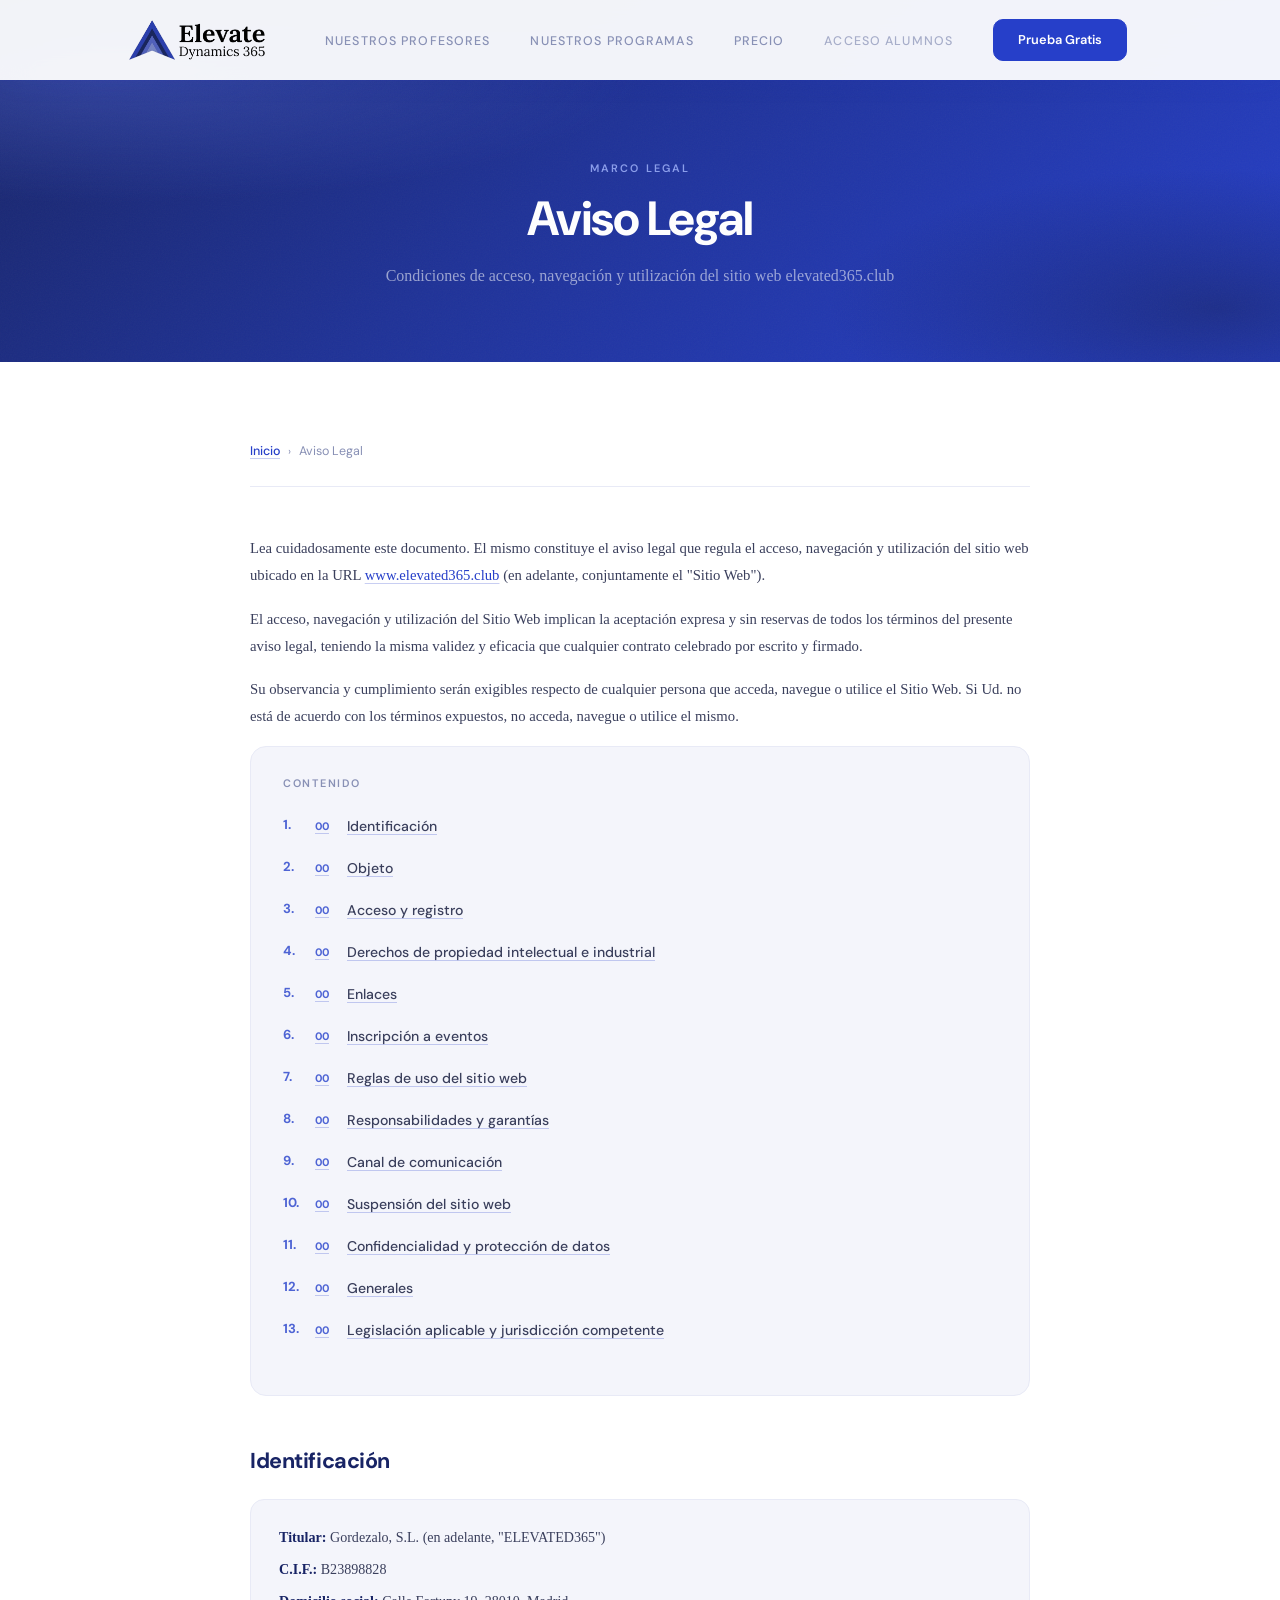
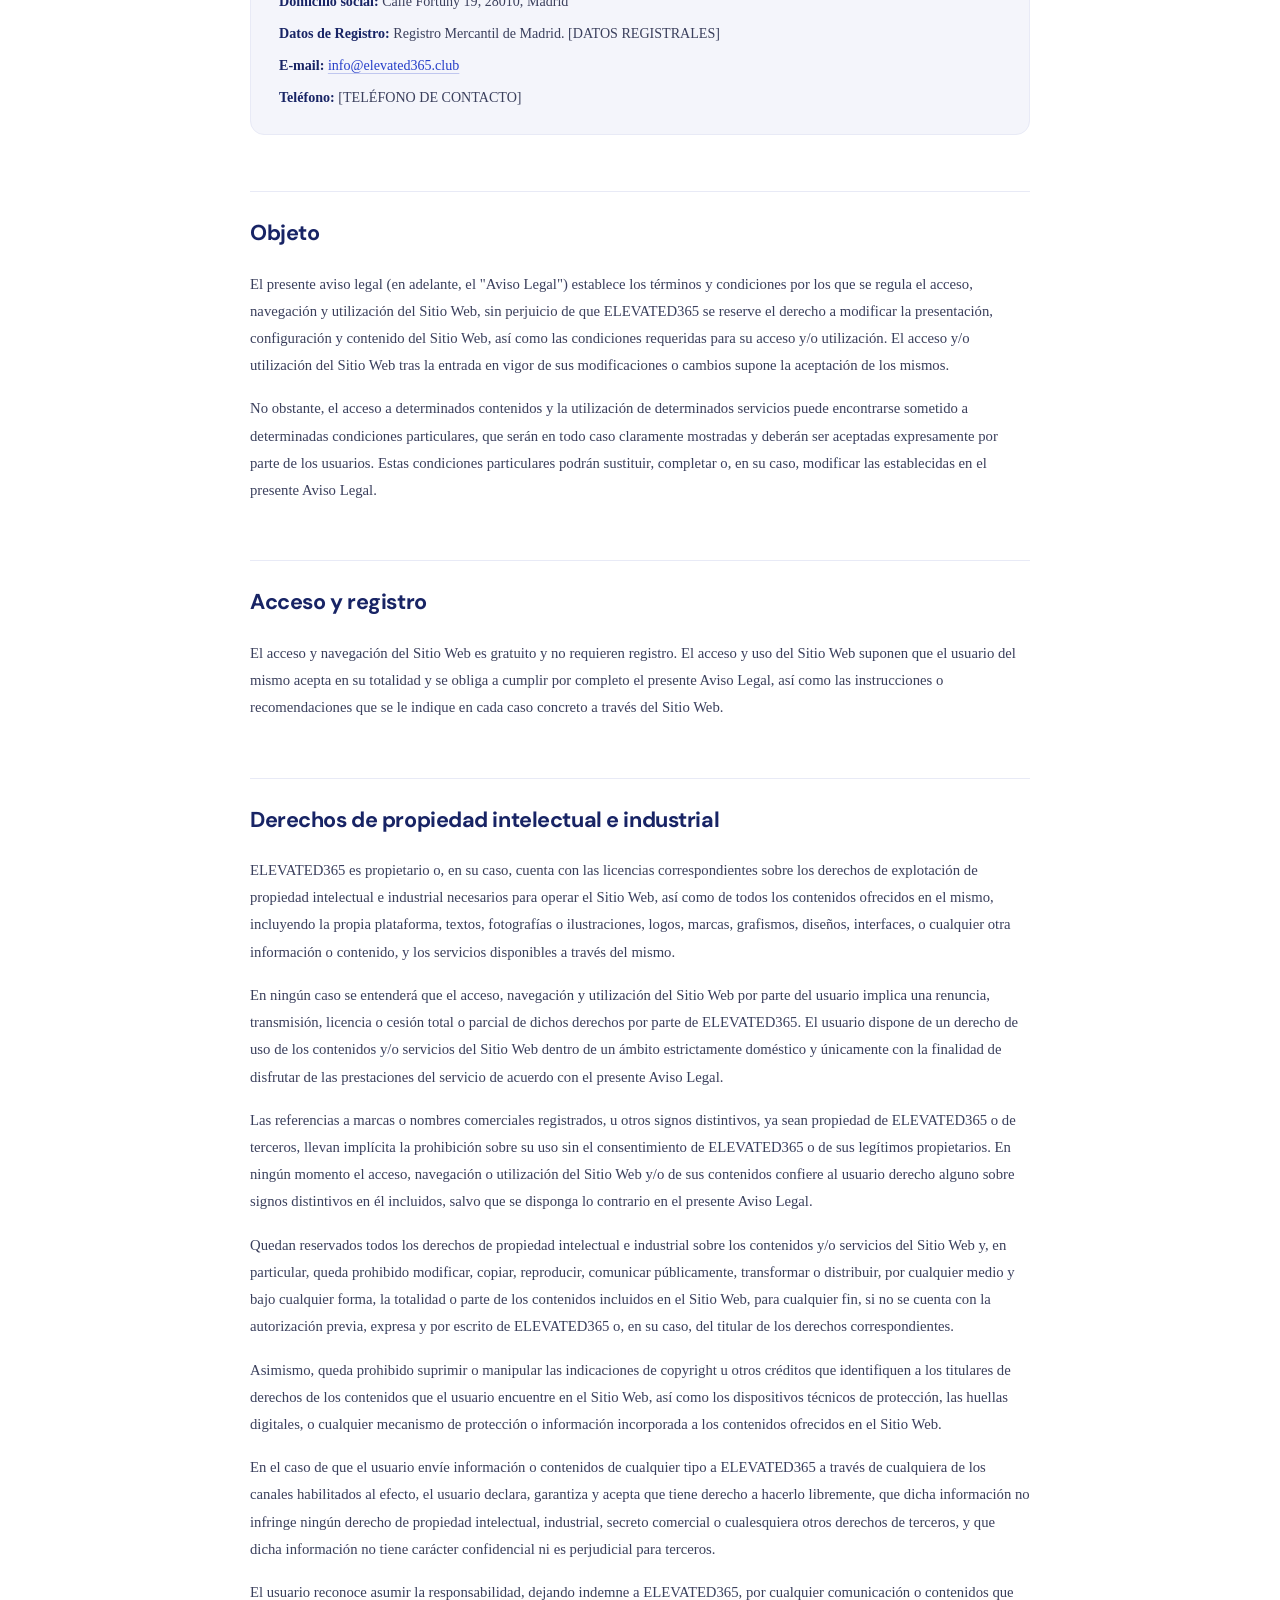
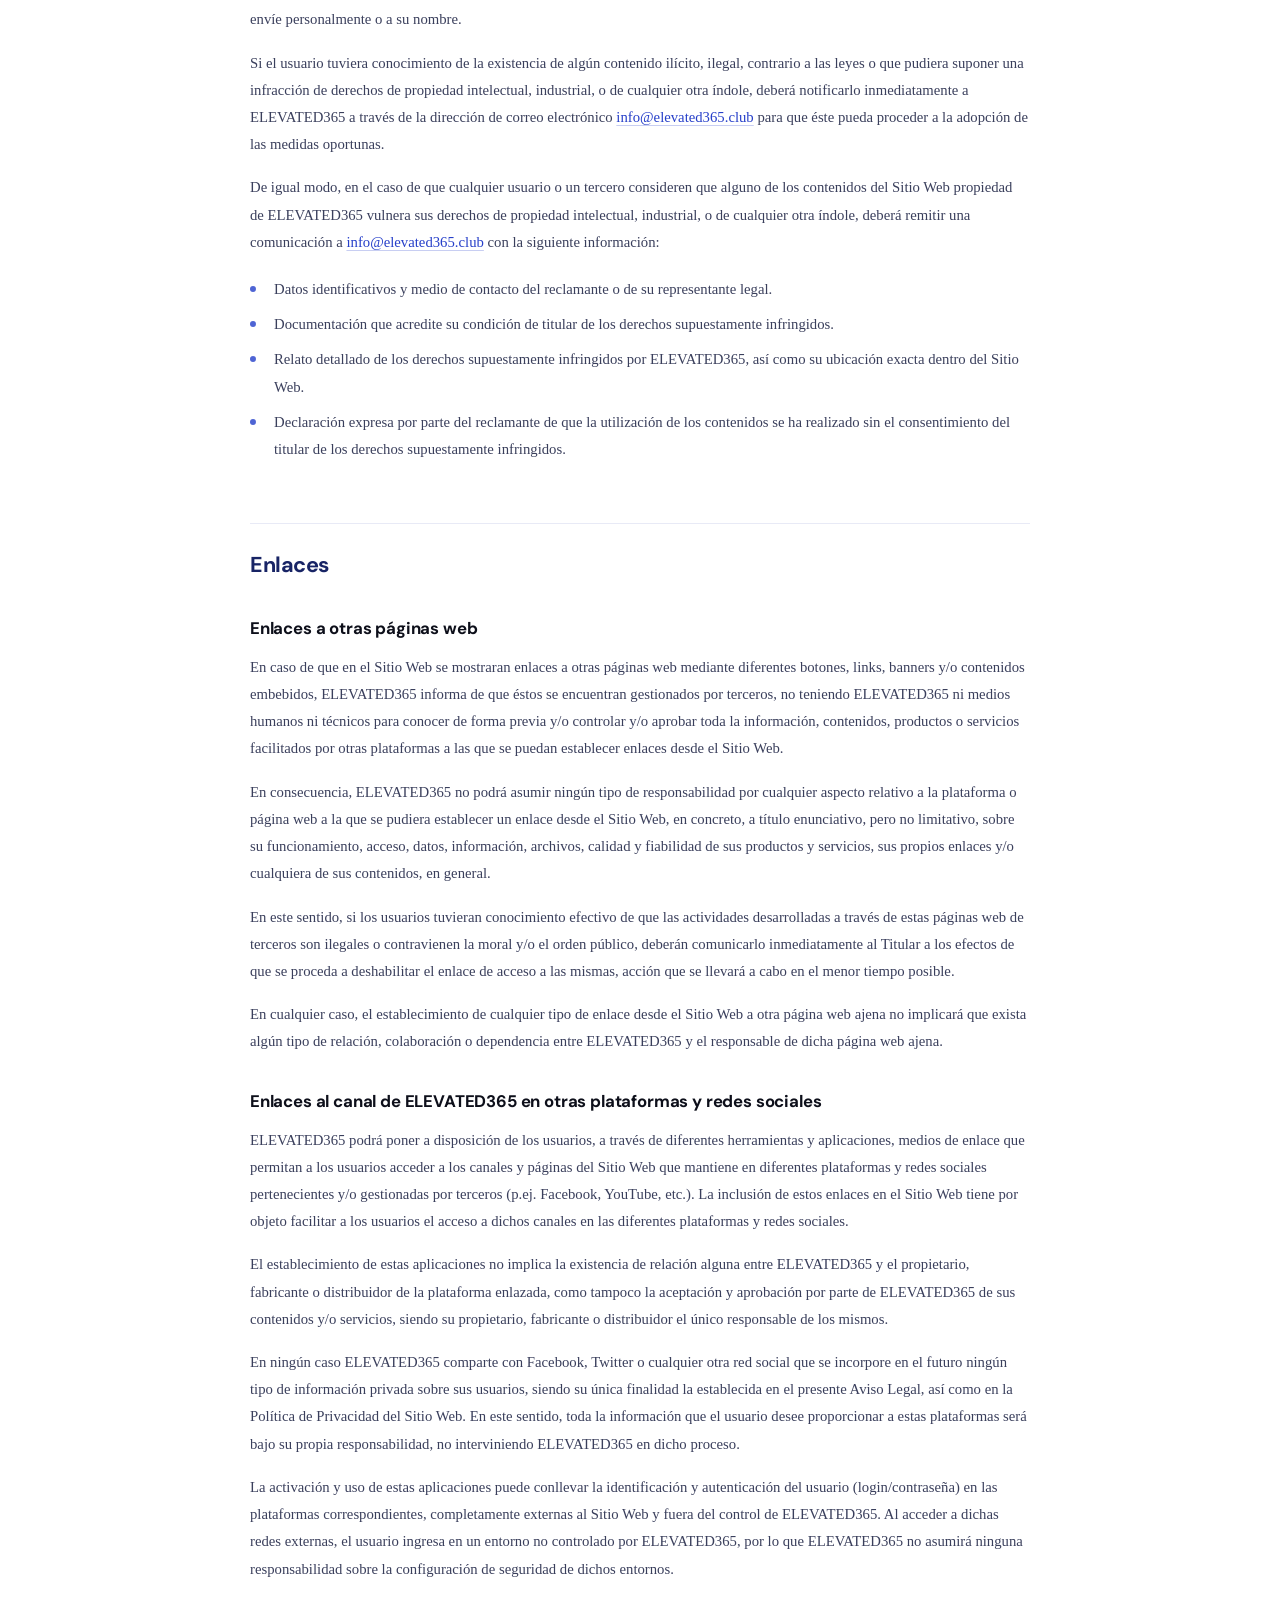
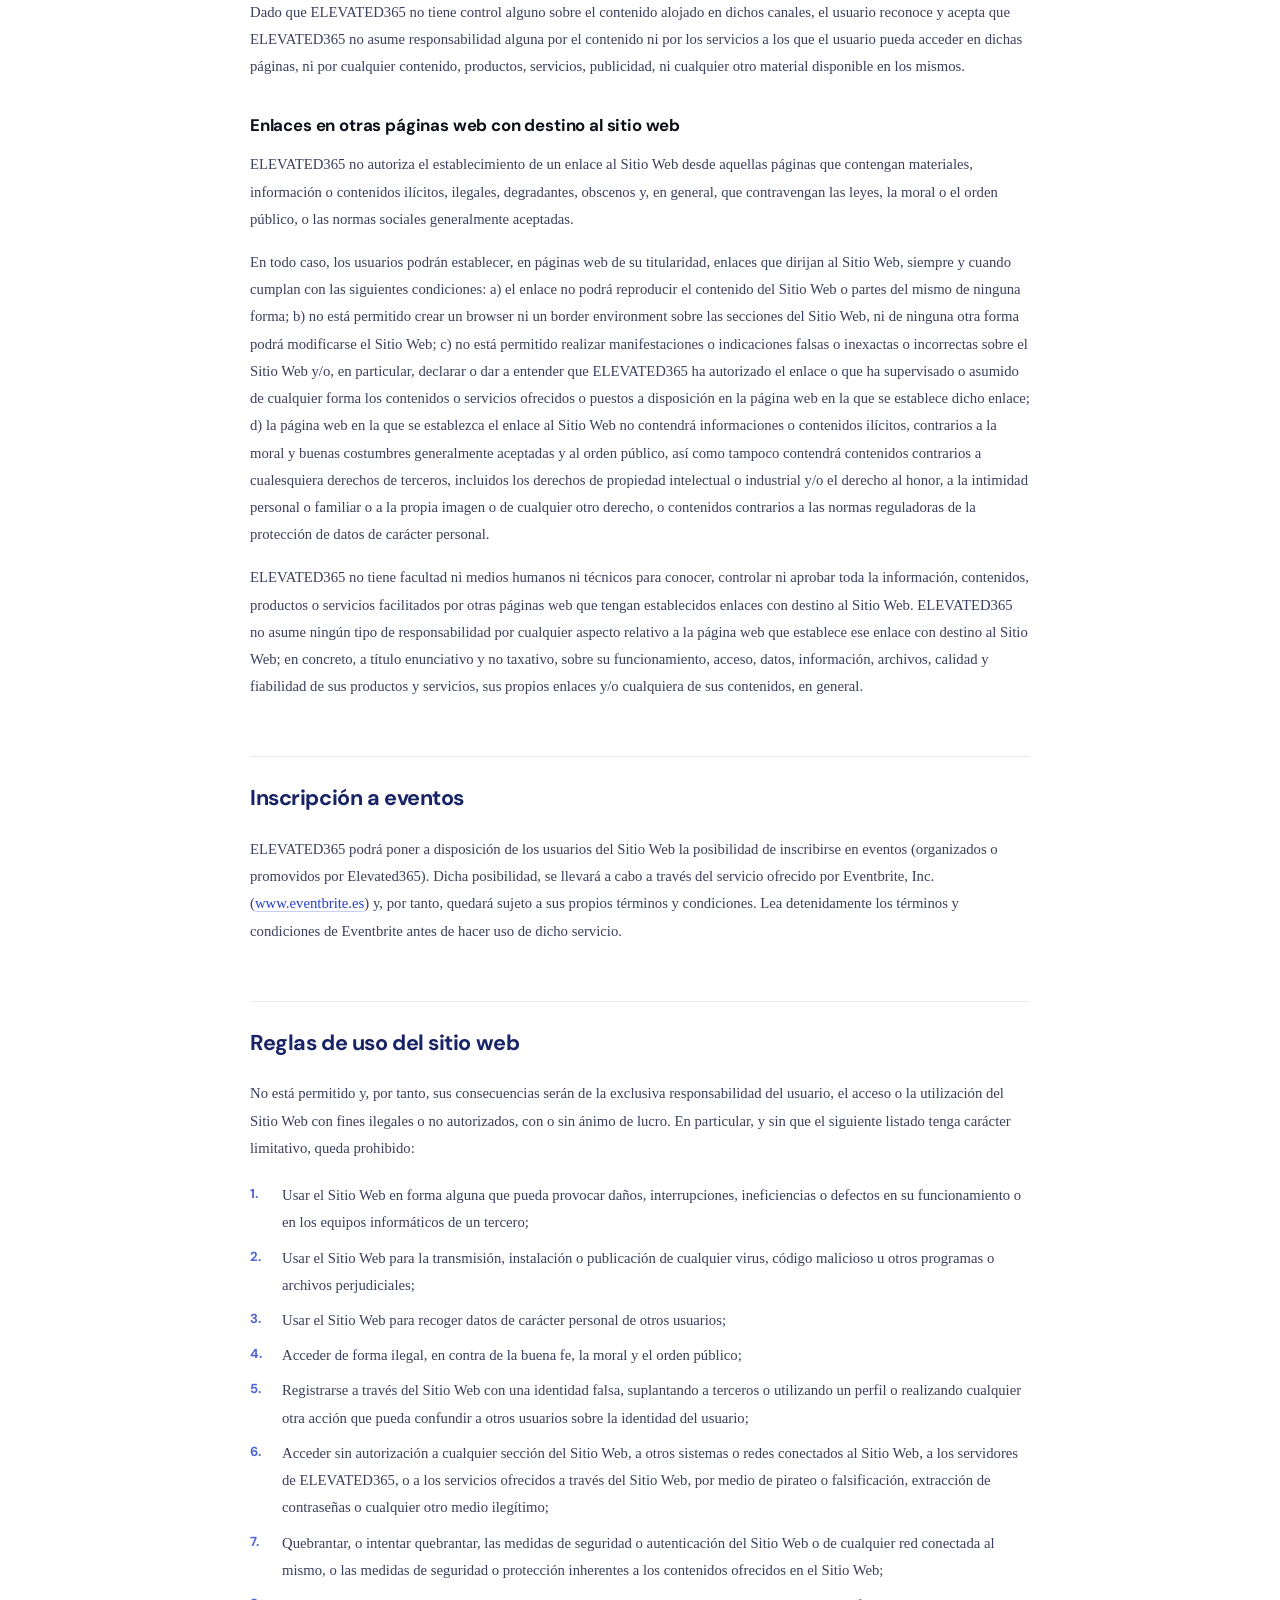
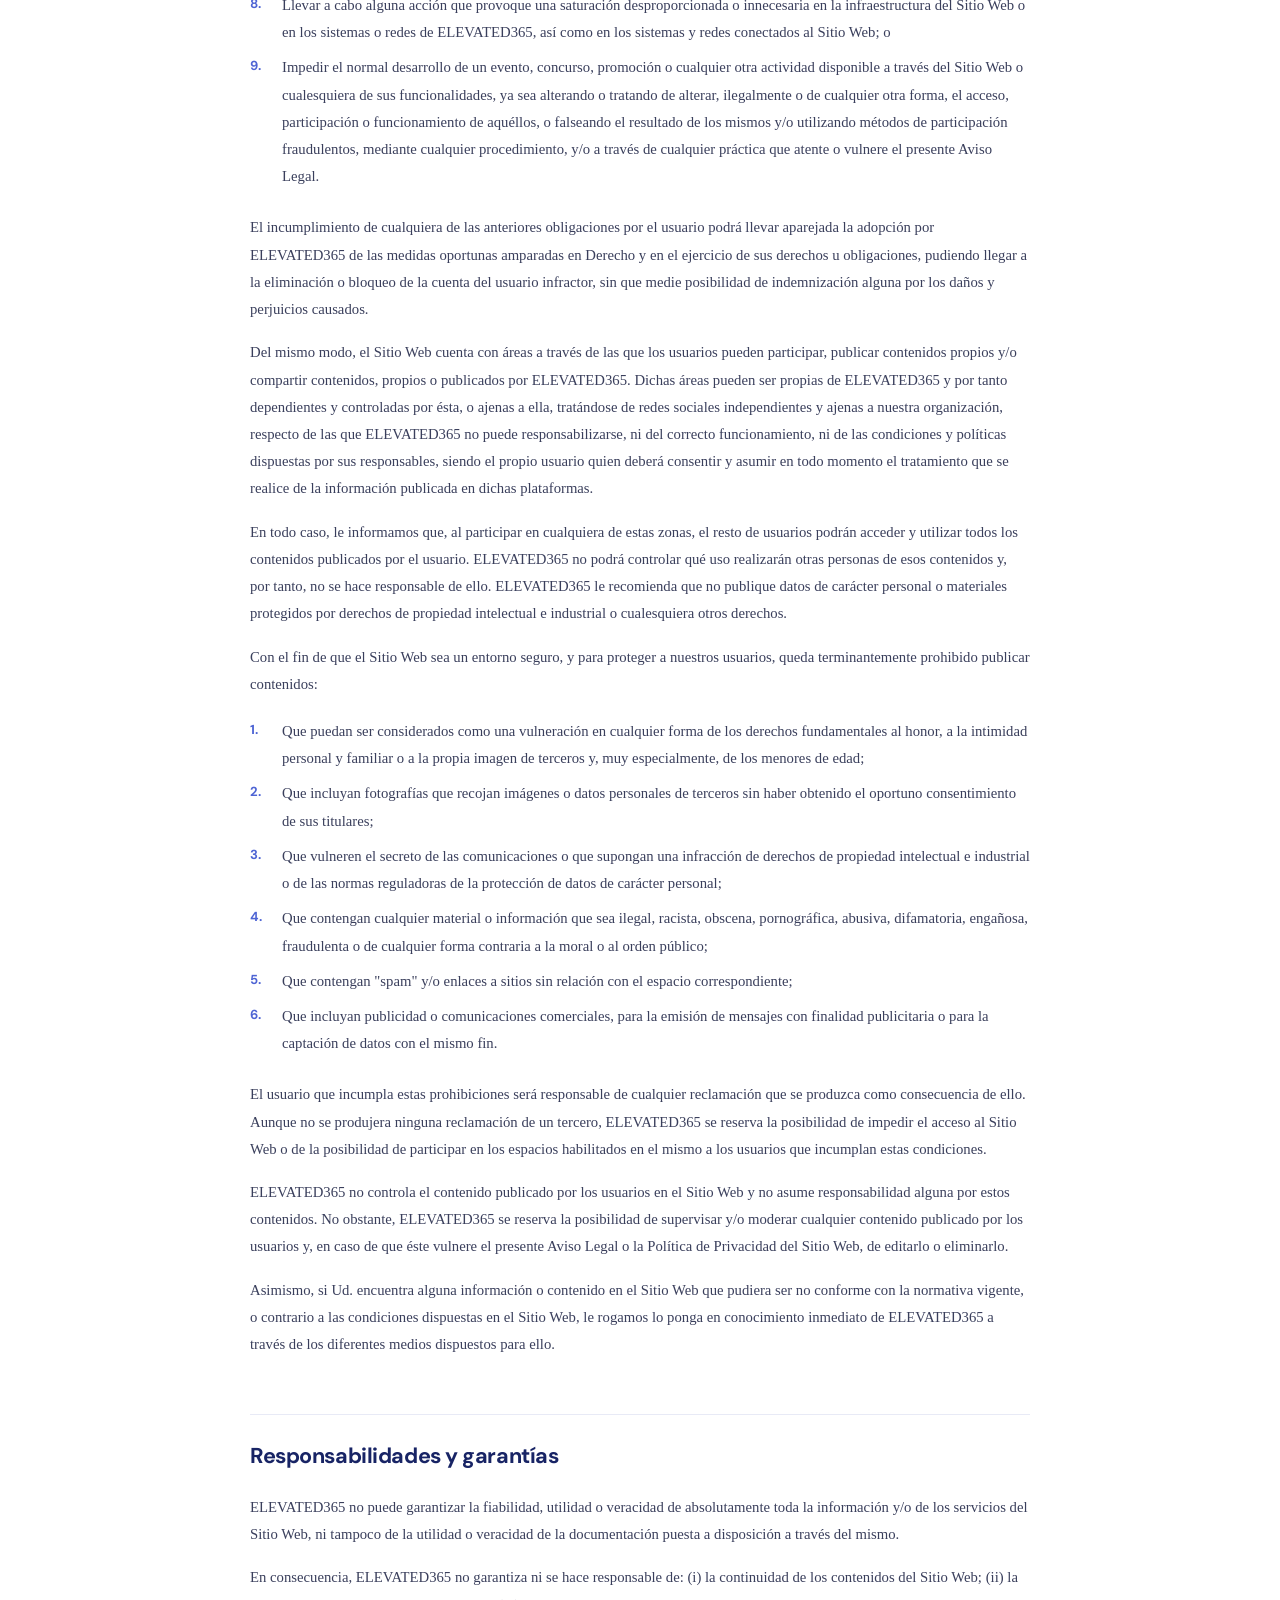
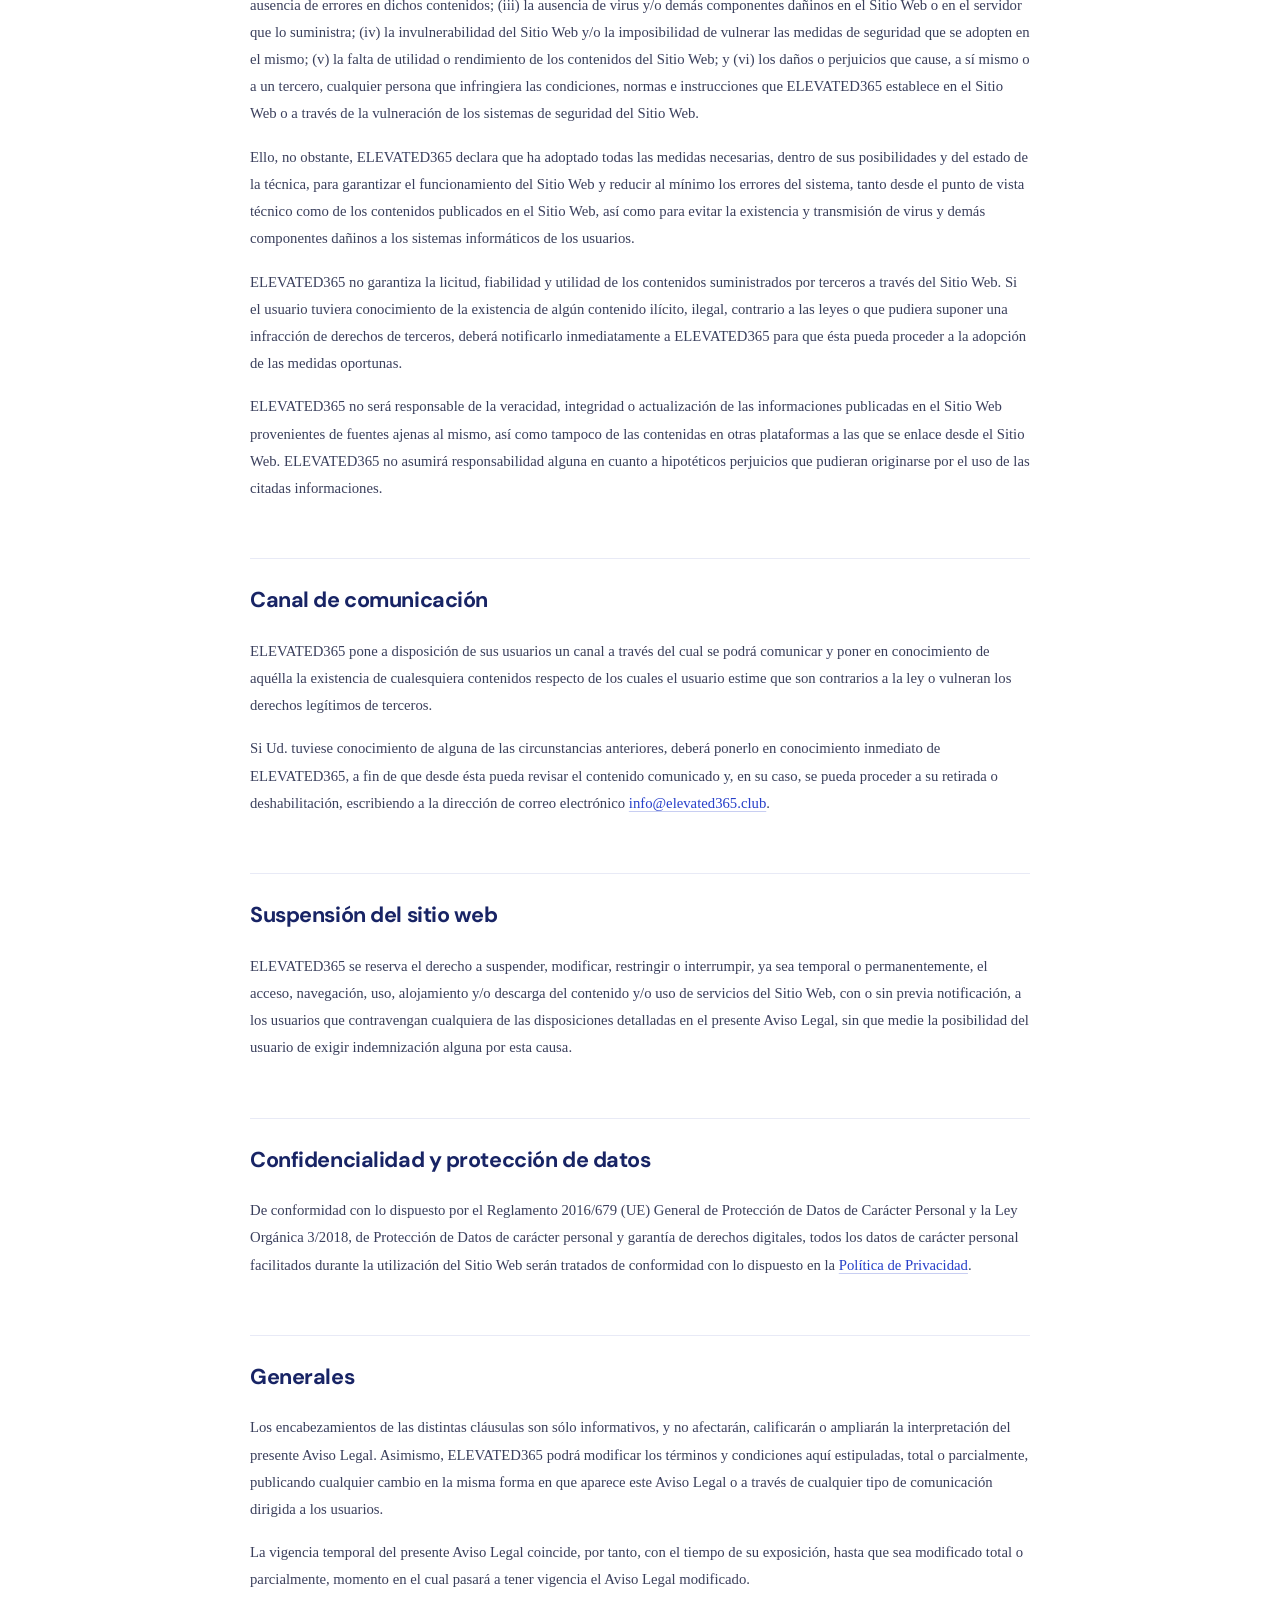
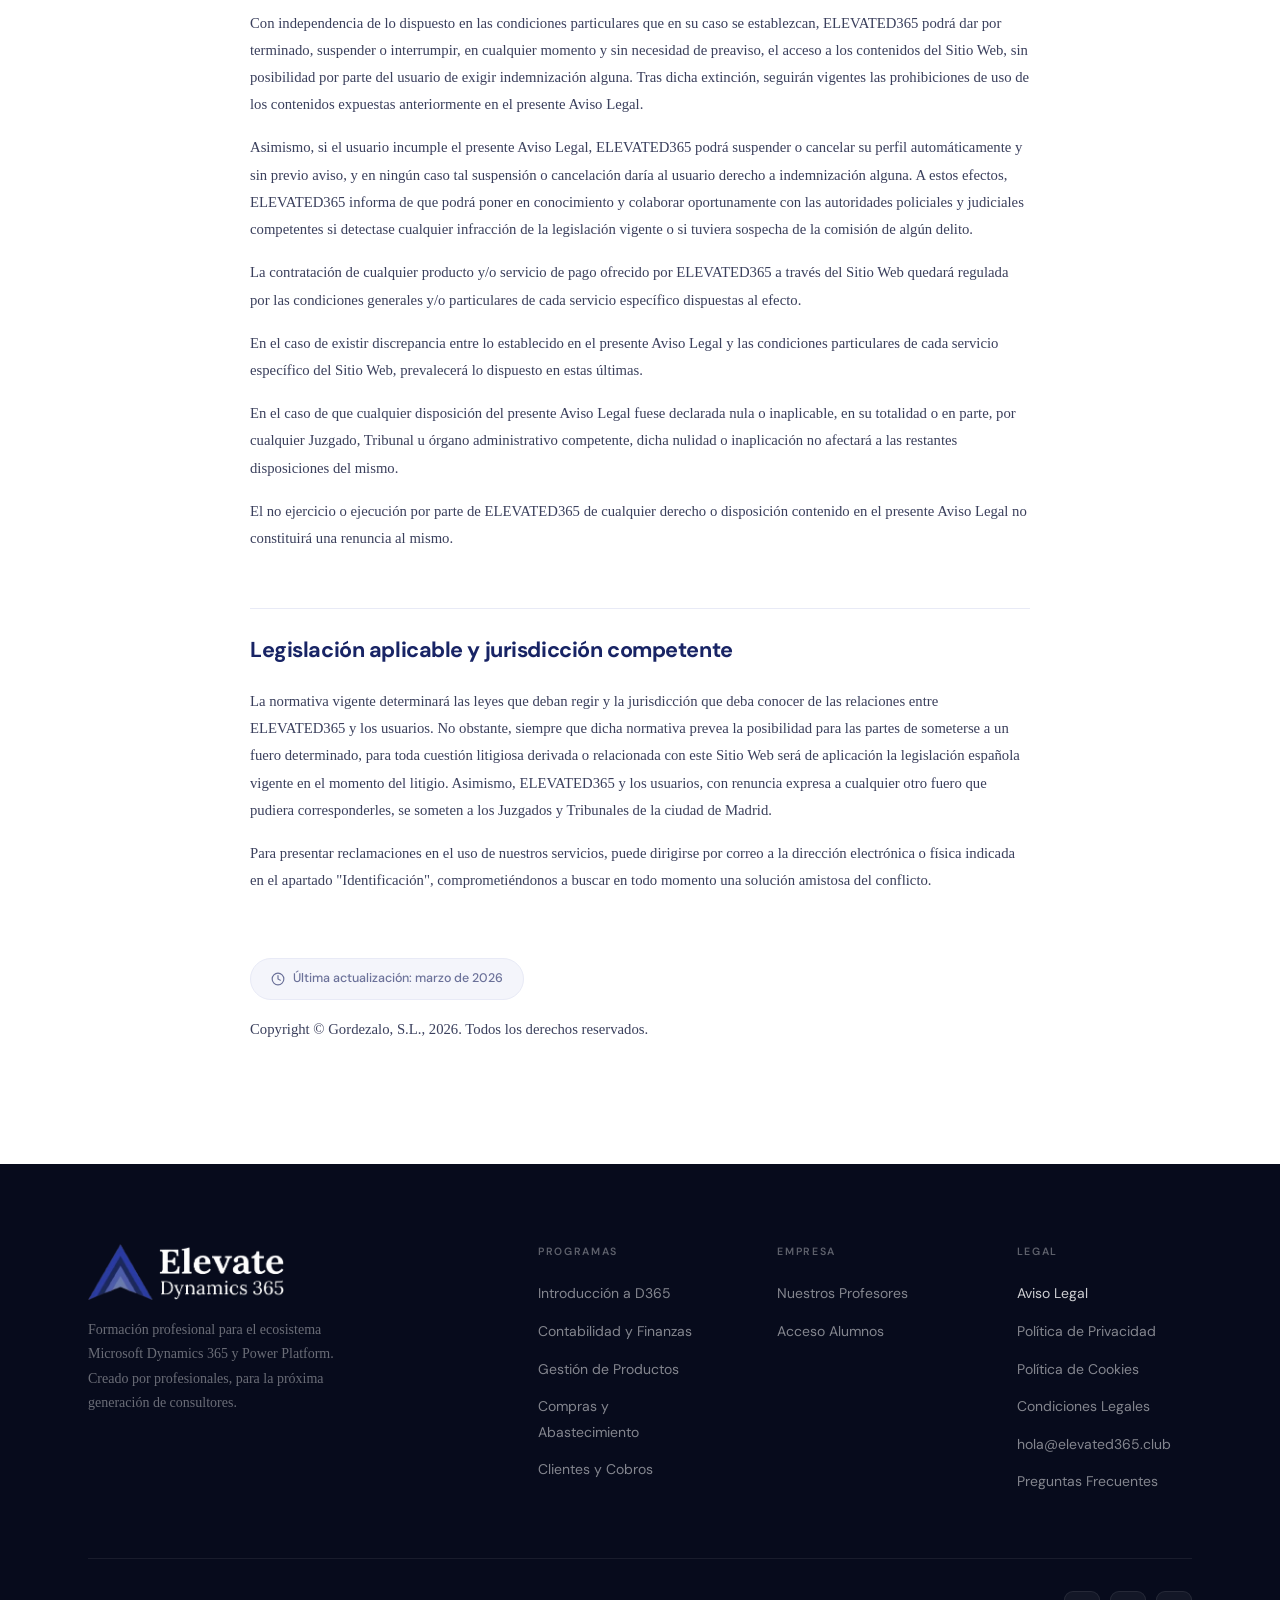
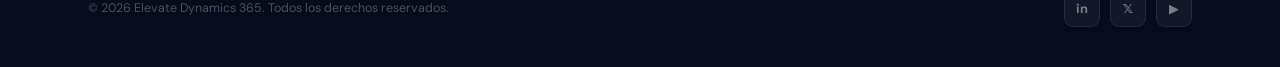
==== aviso-legal.html @ 2e195c47 "Add aviso legal page Co-Authored-By: Claude Opus 4.6 (1M context) <noreply@anthropic.com>" ====
<!DOCTYPE html>
<html lang="es">
<head>
  <meta charset="UTF-8">
  <meta name="viewport" content="width=device-width, initial-scale=1.0">
  <title>Aviso Legal | Elevate D365 — Formación Profesional en Dynamics 365</title>
  <meta name="description" content="Aviso legal de Elevate Dynamics 365 (Gordezalo, S.L.). Términos y condiciones de acceso, navegación y utilización del sitio web elevated365.club.">
  <link rel="canonical" href="https://elevated365.club/aviso-legal">
  <link rel="icon" type="image/svg+xml" href="/favicon.svg">
  <meta property="og:title" content="Aviso Legal | Elevate D365">
  <meta property="og:description" content="Aviso legal que regula el acceso, navegación y utilización de elevated365.club.">
  <meta property="og:type" content="website">
  <meta property="og:url" content="https://elevated365.club/aviso-legal">
  <meta property="og:locale" content="es_ES">
  <link rel="preconnect" href="https://fonts.googleapis.com">
  <link rel="preconnect" href="https://fonts.gstatic.com" crossorigin>
  <link href="https://fonts.googleapis.com/css2?family=DM+Sans:wght@400;500;600;700&display=swap" rel="stylesheet">
  <style>
    :root {
      --primary: #263FC9;
      --primary-dark: #182465;
      --primary-mid: #1F3297;
      --primary-light: #4E64D4;
      --white: #ffffff;
      --off-white: #F4F5FB;
      --gray-100: #E8EAF6;
      --gray-400: #8890B5;
      --gray-500: #6B7199;
      --gray-700: #3A3F5C;
      --black: #0D0F1A;
      --font-brand: 'DM Sans', system-ui, sans-serif;
      --font-body: 'Georgia', 'Times New Roman', serif;
      --shadow-sm: 0 1px 2px rgba(38,63,201,.04), 0 2px 6px rgba(38,63,201,.05);
      --shadow-md: 0 1px 2px rgba(38,63,201,.04), 0 4px 12px rgba(38,63,201,.07), 0 12px 28px rgba(38,63,201,.07);
      --ease-spring: cubic-bezier(0.34,1.56,0.64,1);
      --ease-out: cubic-bezier(0.16,1,0.3,1);
    }

    *, *::before, *::after { box-sizing: border-box; margin: 0; padding: 0; }
    html { scroll-behavior: smooth; font-size: 16px; }
    body {
      font-family: var(--font-brand);
      background: var(--white);
      color: var(--black);
      line-height: 1.6;
      -webkit-font-smoothing: antialiased;
      overflow-x: hidden;
    }
    img { display: block; max-width: 100%; }
    a { text-decoration: none; color: inherit; }
    button { cursor: pointer; border: none; background: none; font: inherit; }

    /* ── GRAIN ── */
    .grain::after {
      content: '';
      position: absolute; inset: 0;
      opacity: .04;
      background-image: url("data:image/svg+xml,%3Csvg xmlns='http://www.w3.org/2000/svg' width='300' height='300'%3E%3Cfilter id='n'%3E%3CfeTurbulence type='fractalNoise' baseFrequency='.75' numOctaves='4' stitchTiles='stitch'/%3E%3C/filter%3E%3Crect width='300' height='300' filter='url(%23n)'/%3E%3C/svg%3E");
      pointer-events: none; z-index: 2;
    }

    /* ── LAYOUT ── */
    .container { max-width: 1200px; margin: 0 auto; padding: 0 48px; }

    /* ── NAV ── */
    .nav {
      position: fixed; top: 0; left: 0; right: 0; z-index: 100;
      height: 80px; display: flex; align-items: center;
      background: rgba(255,255,255,.94);
      backdrop-filter: blur(16px);
      -webkit-backdrop-filter: blur(16px);
      box-shadow: 0 1px 0 rgba(38,63,201,.06), 0 4px 24px rgba(38,63,201,.06);
    }
    .nav-inner { display: flex; align-items: center; justify-content: space-between; width: 100%; gap: 24px; }
    .nav-logo { display: flex; align-items: center; flex-shrink: 0; margin-right: 36px; }
    .nav-logo img { height: 40px; width: auto; }

    .nav-links { display: flex; align-items: center; gap: 40px; list-style: none; flex-shrink: 0; }
    .nav-links a {
      font-family: var(--font-brand); font-size: .78rem; font-weight: 500;
      text-transform: uppercase; letter-spacing: .09em;
      color: var(--gray-400);
      white-space: nowrap;
      transition: color .2s ease;
    }
    .nav-links a:hover { color: var(--primary); }

    .nav-cta {
      font-family: var(--font-brand); font-weight: 600; font-size: .8rem;
      padding: 10px 24px; border-radius: 10px; white-space: nowrap; flex-shrink: 0;
      background: var(--primary); color: var(--white);
      border: 1.5px solid var(--primary);
      transition: background .15s ease, border-color .15s ease, transform .2s var(--ease-spring);
    }
    .nav-cta:hover { background: var(--primary-mid); border-color: var(--primary-mid); transform: translateY(-1px); }
    .nav-cta:active { transform: translateY(0); }

    /* ── LEGAL HERO ── */
    .legal-hero {
      position: relative; overflow: hidden;
      background: linear-gradient(140deg, var(--primary-dark) 0%, var(--primary-mid) 45%, var(--primary) 100%);
      padding: 160px 48px 72px;
      text-align: center;
    }
    .legal-hero::before {
      content: ''; position: absolute; inset: 0;
      background:
        radial-gradient(ellipse 70% 60% at 8% 20%, rgba(78,100,212,.45) 0%, transparent 60%),
        radial-gradient(ellipse 55% 70% at 95% 85%, rgba(24,36,101,.6) 0%, transparent 55%);
      pointer-events: none;
    }
    .legal-hero-content { position: relative; z-index: 1; max-width: 700px; margin: 0 auto; }
    .legal-hero .lbl {
      font-family: var(--font-brand); font-size: .68rem; font-weight: 600;
      text-transform: uppercase; letter-spacing: .2em;
      color: rgba(165,184,255,.8); margin-bottom: 16px;
    }
    .legal-hero h1 {
      font-family: var(--font-brand);
      font-size: clamp(2rem, 4vw, 3rem);
      font-weight: 700; line-height: 1.1; letter-spacing: -.03em;
      color: var(--white); margin-bottom: 16px;
    }
    .legal-hero p {
      font-family: var(--font-body); font-size: 1rem;
      color: rgba(255,255,255,.55); line-height: 1.75;
    }

    /* ── LEGAL CONTENT ── */
    .legal-section { padding: 80px 0 104px; }
    .legal-wrap {
      max-width: 780px; margin: 0 auto;
    }

    /* Breadcrumb */
    .legal-breadcrumb {
      display: flex; align-items: center; gap: 8px;
      margin-bottom: 48px; padding-bottom: 24px;
      border-bottom: 1px solid var(--gray-100);
    }
    .legal-breadcrumb a {
      font-family: var(--font-brand); font-size: .78rem; font-weight: 500;
      color: var(--primary); transition: color .15s ease;
    }
    .legal-breadcrumb a:hover { color: var(--primary-dark); }
    .legal-breadcrumb span {
      font-family: var(--font-brand); font-size: .78rem; color: var(--gray-400);
    }
    .legal-breadcrumb .sep { color: var(--gray-400); font-size: .68rem; }

    /* Table of contents */
    .legal-toc {
      background: var(--off-white);
      border: 1px solid var(--gray-100);
      border-radius: 16px;
      padding: 28px 32px;
      margin-bottom: 48px;
    }
    .legal-toc-title {
      font-family: var(--font-brand); font-size: .68rem; font-weight: 600;
      text-transform: uppercase; letter-spacing: .16em;
      color: var(--gray-400); margin-bottom: 16px;
    }
    .legal-toc ol {
      list-style: none; counter-reset: toc;
      display: flex; flex-direction: column; gap: 8px;
    }
    .legal-toc ol li { counter-increment: toc; }
    .legal-toc ol li a {
      display: flex; align-items: center; gap: 10px;
      font-family: var(--font-brand); font-size: .88rem; font-weight: 500;
      color: var(--gray-700);
      transition: color .15s ease;
    }
    .legal-toc ol li a::before {
      content: counter(toc, decimal-leading-zero);
      font-family: var(--font-brand); font-size: .68rem; font-weight: 700;
      color: var(--primary-light);
      min-width: 22px;
    }
    .legal-toc ol li a:hover { color: var(--primary); }

    /* Section headings */
    .legal-wrap h2 {
      font-family: var(--font-brand);
      font-size: 1.35rem;
      font-weight: 700;
      letter-spacing: -.02em;
      color: var(--primary-dark);
      margin: 56px 0 20px;
      padding-top: 24px;
      border-top: 1px solid var(--gray-100);
    }
    .legal-wrap h2:first-of-type {
      margin-top: 0;
      border-top: none;
      padding-top: 0;
    }

    .legal-wrap h3 {
      font-family: var(--font-brand);
      font-size: 1.05rem;
      font-weight: 700;
      letter-spacing: -.01em;
      color: var(--black);
      margin: 32px 0 12px;
    }

    /* Body text */
    .legal-wrap p {
      font-family: var(--font-body);
      font-size: .92rem;
      color: var(--gray-700);
      line-height: 1.85;
      margin-bottom: 16px;
    }
    .legal-wrap p strong {
      color: var(--primary-dark);
      font-weight: 700;
    }

    /* Lists */
    .legal-wrap ul, .legal-wrap ol {
      margin: 12px 0 20px;
      padding-left: 0;
    }
    .legal-wrap ul { list-style: none; }
    .legal-wrap ul li {
      font-family: var(--font-body); font-size: .92rem;
      color: var(--gray-700); line-height: 1.85;
      padding: 4px 0 4px 24px; position: relative;
    }
    .legal-wrap ul li::before {
      content: '';
      position: absolute; left: 0; top: 14px;
      width: 6px; height: 6px; border-radius: 50%;
      background: var(--primary-light);
    }
    .legal-wrap ol {
      list-style: none; counter-reset: legal-ol;
    }
    .legal-wrap ol li {
      font-family: var(--font-body); font-size: .92rem;
      color: var(--gray-700); line-height: 1.85;
      padding: 4px 0 4px 32px; position: relative;
      counter-increment: legal-ol;
    }
    .legal-wrap ol li::before {
      content: counter(legal-ol) ".";
      position: absolute; left: 0; top: 4px;
      font-family: var(--font-brand); font-size: .82rem; font-weight: 700;
      color: var(--primary-light);
    }

    /* Info card (identification) */
    .legal-info-card {
      background: var(--off-white);
      border: 1px solid var(--gray-100);
      border-radius: 14px;
      padding: 24px 28px;
      margin: 20px 0 24px;
    }
    .legal-info-card p {
      margin-bottom: 6px;
      font-size: .88rem;
    }
    .legal-info-card p:last-child { margin-bottom: 0; }

    /* Email links */
    .legal-wrap a {
      color: var(--primary);
      font-weight: 500;
      text-decoration: underline;
      text-decoration-color: rgba(38,63,201,.25);
      text-underline-offset: 3px;
      transition: text-decoration-color .15s ease, color .15s ease;
    }
    .legal-wrap a:hover {
      color: var(--primary-dark);
      text-decoration-color: var(--primary-dark);
    }

    /* Last updated badge */
    .legal-updated {
      display: inline-flex; align-items: center; gap: 8px;
      margin-top: 48px; padding: 10px 20px;
      border-radius: 100px;
      background: var(--off-white);
      border: 1px solid var(--gray-100);
      font-family: var(--font-brand); font-size: .78rem; font-weight: 500;
      color: var(--gray-500);
    }
    .legal-updated svg { flex-shrink: 0; }

    .legal-copyright {
      margin-top: 16px;
      font-family: var(--font-brand); font-size: .78rem;
      color: var(--gray-400);
    }

    /* ── FOOTER ── */
    .footer { background: #070b1c; padding: 80px 0 40px; }
    .footer-grid {
      display: grid; grid-template-columns: 2.2fr 1fr 1fr 1fr; gap: 64px;
      padding-bottom: 64px; border-bottom: 1px solid rgba(255,255,255,.07);
    }
    .footer-brand img { height: 44px; width: auto; margin-bottom: 18px; }
    .footer-brand img[src*="white"] { height: 56px !important; width: auto !important; }
    .footer-brand p { font-family: var(--font-body); font-size: .875rem; color: rgba(255,255,255,.4); line-height: 1.75; max-width: 270px; }
    .footer-col h4 {
      font-family: var(--font-brand); font-size: .66rem; font-weight: 600;
      text-transform: uppercase; letter-spacing: .16em;
      color: rgba(255,255,255,.35); margin-bottom: 20px;
    }
    .footer-col ul { list-style: none; display: flex; flex-direction: column; gap: 12px; }
    .footer-col ul a {
      font-family: var(--font-brand); font-size: .875rem;
      color: rgba(255,255,255,.5);
      transition: color .15s ease;
      text-decoration: none;
    }
    .footer-col ul a:hover { color: var(--white); }
    .footer-bottom { padding-top: 32px; display: flex; align-items: center; justify-content: space-between; gap: 24px; flex-wrap: wrap; }
    .footer-bottom p { font-family: var(--font-brand); font-size: .78rem; color: rgba(255,255,255,.28); }
    .footer-socials { display: flex; gap: 10px; }
    .soc-link {
      width: 36px; height: 36px; border-radius: 9px;
      background: rgba(255,255,255,.05); border: 1px solid rgba(255,255,255,.08);
      display: flex; align-items: center; justify-content: center;
      font-size: .8rem; font-weight: 700; color: rgba(255,255,255,.45);
      font-family: var(--font-brand);
      transition: background .15s ease, color .15s ease, transform .2s var(--ease-spring);
    }
    .soc-link:hover { background: rgba(38,63,201,.35); color: var(--white); transform: translateY(-2px); }

    /* ── RESPONSIVE ── */
    @media (max-width: 900px) {
      .nav-links { display: none; }
      .footer-grid { grid-template-columns: 1fr 1fr; gap: 40px; }
    }
    @media (max-width: 768px) {
      .container { padding: 0 24px; }
      .legal-hero { padding: 140px 24px 56px; }
      .legal-section { padding: 56px 0 72px; }
      .legal-toc { padding: 22px 24px; }
      .legal-info-card { padding: 20px 22px; }
      .footer-grid { grid-template-columns: 1fr; }
      .footer-bottom { flex-direction: column; text-align: center; }
    }
  </style>
</head>
<body>

<!-- ══════════ NAV ══════════ -->
<nav class="nav">
  <div class="container" style="max-width:100%; padding:0 24px 0 0;">
    <div class="nav-inner">
      <a href="/" class="nav-logo" aria-label="Elevate Dynamics 365 home">
        <img src="brand_assets/logo_black-elevate.png" alt="Elevate Dynamics 365">
      </a>
      <div style="display:flex; align-items:center; gap:40px;">
        <ul class="nav-links">
          <li><a href="/#teachers">Nuestros Profesores</a></li>
          <li><a href="/#programs">Nuestros Programas</a></li>
          <li><a href="/#pricing">Precio</a></li>
          <li><a href="/curso/" style="opacity:.7;">Acceso Alumnos</a></li>
        </ul>
        <a href="https://elevated365.club/m1-introduccion-d36-free" class="nav-cta">Prueba Gratis</a>
      </div>
    </div>
  </div>
</nav>

<!-- ══════════ LEGAL HERO ══════════ -->
<section class="legal-hero grain">
  <div class="legal-hero-content">
    <div class="lbl">Marco Legal</div>
    <h1>Aviso Legal</h1>
    <p>Condiciones de acceso, navegación y utilización del sitio web elevated365.club</p>
  </div>
</section>

<!-- ══════════ LEGAL CONTENT ══════════ -->
<section class="legal-section">
  <div class="container">
    <div class="legal-wrap">

      <!-- Breadcrumb -->
      <div class="legal-breadcrumb">
        <a href="/">Inicio</a>
        <span class="sep">&rsaquo;</span>
        <span>Aviso Legal</span>
      </div>

      <!-- Intro -->
      <p>Lea cuidadosamente este documento. El mismo constituye el aviso legal que regula el acceso, navegación y utilización del sitio web ubicado en la URL <a href="https://www.elevated365.club" target="_blank" rel="noopener">www.elevated365.club</a> (en adelante, conjuntamente el "Sitio Web").</p>
      <p>El acceso, navegación y utilización del Sitio Web implican la aceptación expresa y sin reservas de todos los términos del presente aviso legal, teniendo la misma validez y eficacia que cualquier contrato celebrado por escrito y firmado.</p>
      <p>Su observancia y cumplimiento serán exigibles respecto de cualquier persona que acceda, navegue o utilice el Sitio Web. Si Ud. no está de acuerdo con los términos expuestos, no acceda, navegue o utilice el mismo.</p>

      <!-- Table of Contents -->
      <div class="legal-toc">
        <div class="legal-toc-title">Contenido</div>
        <ol>
          <li><a href="#identificacion">Identificación</a></li>
          <li><a href="#objeto">Objeto</a></li>
          <li><a href="#acceso">Acceso y registro</a></li>
          <li><a href="#propiedad">Derechos de propiedad intelectual e industrial</a></li>
          <li><a href="#enlaces">Enlaces</a></li>
          <li><a href="#eventos">Inscripción a eventos</a></li>
          <li><a href="#reglas">Reglas de uso del sitio web</a></li>
          <li><a href="#responsabilidades">Responsabilidades y garantías</a></li>
          <li><a href="#comunicacion">Canal de comunicación</a></li>
          <li><a href="#suspension">Suspensión del sitio web</a></li>
          <li><a href="#proteccion">Confidencialidad y protección de datos</a></li>
          <li><a href="#generales">Generales</a></li>
          <li><a href="#legislacion">Legislación aplicable y jurisdicción competente</a></li>
        </ol>
      </div>

      <!-- 1. IDENTIFICACIÓN -->
      <h2 id="identificacion">Identificación</h2>
      <div class="legal-info-card">
        <p><strong>Titular:</strong> Gordezalo, S.L. (en adelante, "ELEVATED365")</p>
        <p><strong>C.I.F.:</strong> B23898828</p>
        <p><strong>Domicilio social:</strong> Calle Fortuny 19, 28010, Madrid</p>
        <p><strong>Datos de Registro:</strong> Registro Mercantil de Madrid. [DATOS REGISTRALES]</p>
        <p><strong>E-mail:</strong> <a href="mailto:info@elevated365.club">info@elevated365.club</a></p>
        <p><strong>Teléfono:</strong> [TELÉFONO DE CONTACTO]</p>
      </div>

      <!-- 2. OBJETO -->
      <h2 id="objeto">Objeto</h2>
      <p>El presente aviso legal (en adelante, el "Aviso Legal") establece los términos y condiciones por los que se regula el acceso, navegación y utilización del Sitio Web, sin perjuicio de que ELEVATED365 se reserve el derecho a modificar la presentación, configuración y contenido del Sitio Web, así como las condiciones requeridas para su acceso y/o utilización. El acceso y/o utilización del Sitio Web tras la entrada en vigor de sus modificaciones o cambios supone la aceptación de los mismos.</p>
      <p>No obstante, el acceso a determinados contenidos y la utilización de determinados servicios puede encontrarse sometido a determinadas condiciones particulares, que serán en todo caso claramente mostradas y deberán ser aceptadas expresamente por parte de los usuarios. Estas condiciones particulares podrán sustituir, completar o, en su caso, modificar las establecidas en el presente Aviso Legal.</p>

      <!-- 3. ACCESO Y REGISTRO -->
      <h2 id="acceso">Acceso y registro</h2>
      <p>El acceso y navegación del Sitio Web es gratuito y no requieren registro. El acceso y uso del Sitio Web suponen que el usuario del mismo acepta en su totalidad y se obliga a cumplir por completo el presente Aviso Legal, así como las instrucciones o recomendaciones que se le indique en cada caso concreto a través del Sitio Web.</p>

      <!-- 4. DERECHOS DE PROPIEDAD INTELECTUAL E INDUSTRIAL -->
      <h2 id="propiedad">Derechos de propiedad intelectual e industrial</h2>
      <p>ELEVATED365 es propietario o, en su caso, cuenta con las licencias correspondientes sobre los derechos de explotación de propiedad intelectual e industrial necesarios para operar el Sitio Web, así como de todos los contenidos ofrecidos en el mismo, incluyendo la propia plataforma, textos, fotografías o ilustraciones, logos, marcas, grafismos, diseños, interfaces, o cualquier otra información o contenido, y los servicios disponibles a través del mismo.</p>
      <p>En ningún caso se entenderá que el acceso, navegación y utilización del Sitio Web por parte del usuario implica una renuncia, transmisión, licencia o cesión total o parcial de dichos derechos por parte de ELEVATED365. El usuario dispone de un derecho de uso de los contenidos y/o servicios del Sitio Web dentro de un ámbito estrictamente doméstico y únicamente con la finalidad de disfrutar de las prestaciones del servicio de acuerdo con el presente Aviso Legal.</p>
      <p>Las referencias a marcas o nombres comerciales registrados, u otros signos distintivos, ya sean propiedad de ELEVATED365 o de terceros, llevan implícita la prohibición sobre su uso sin el consentimiento de ELEVATED365 o de sus legítimos propietarios. En ningún momento el acceso, navegación o utilización del Sitio Web y/o de sus contenidos confiere al usuario derecho alguno sobre signos distintivos en él incluidos, salvo que se disponga lo contrario en el presente Aviso Legal.</p>
      <p>Quedan reservados todos los derechos de propiedad intelectual e industrial sobre los contenidos y/o servicios del Sitio Web y, en particular, queda prohibido modificar, copiar, reproducir, comunicar públicamente, transformar o distribuir, por cualquier medio y bajo cualquier forma, la totalidad o parte de los contenidos incluidos en el Sitio Web, para cualquier fin, si no se cuenta con la autorización previa, expresa y por escrito de ELEVATED365 o, en su caso, del titular de los derechos correspondientes.</p>
      <p>Asimismo, queda prohibido suprimir o manipular las indicaciones de copyright u otros créditos que identifiquen a los titulares de derechos de los contenidos que el usuario encuentre en el Sitio Web, así como los dispositivos técnicos de protección, las huellas digitales, o cualquier mecanismo de protección o información incorporada a los contenidos ofrecidos en el Sitio Web.</p>
      <p>En el caso de que el usuario envíe información o contenidos de cualquier tipo a ELEVATED365 a través de cualquiera de los canales habilitados al efecto, el usuario declara, garantiza y acepta que tiene derecho a hacerlo libremente, que dicha información no infringe ningún derecho de propiedad intelectual, industrial, secreto comercial o cualesquiera otros derechos de terceros, y que dicha información no tiene carácter confidencial ni es perjudicial para terceros.</p>
      <p>El usuario reconoce asumir la responsabilidad, dejando indemne a ELEVATED365, por cualquier comunicación o contenidos que envíe personalmente o a su nombre.</p>
      <p>Si el usuario tuviera conocimiento de la existencia de algún contenido ilícito, ilegal, contrario a las leyes o que pudiera suponer una infracción de derechos de propiedad intelectual, industrial, o de cualquier otra índole, deberá notificarlo inmediatamente a ELEVATED365 a través de la dirección de correo electrónico <a href="mailto:info@elevated365.club">info@elevated365.club</a> para que éste pueda proceder a la adopción de las medidas oportunas.</p>
      <p>De igual modo, en el caso de que cualquier usuario o un tercero consideren que alguno de los contenidos del Sitio Web propiedad de ELEVATED365 vulnera sus derechos de propiedad intelectual, industrial, o de cualquier otra índole, deberá remitir una comunicación a <a href="mailto:info@elevated365.club">info@elevated365.club</a> con la siguiente información:</p>
      <ul>
        <li>Datos identificativos y medio de contacto del reclamante o de su representante legal.</li>
        <li>Documentación que acredite su condición de titular de los derechos supuestamente infringidos.</li>
        <li>Relato detallado de los derechos supuestamente infringidos por ELEVATED365, así como su ubicación exacta dentro del Sitio Web.</li>
        <li>Declaración expresa por parte del reclamante de que la utilización de los contenidos se ha realizado sin el consentimiento del titular de los derechos supuestamente infringidos.</li>
      </ul>

      <!-- 5. ENLACES -->
      <h2 id="enlaces">Enlaces</h2>

      <h3>Enlaces a otras páginas web</h3>
      <p>En caso de que en el Sitio Web se mostraran enlaces a otras páginas web mediante diferentes botones, links, banners y/o contenidos embebidos, ELEVATED365 informa de que éstos se encuentran gestionados por terceros, no teniendo ELEVATED365 ni medios humanos ni técnicos para conocer de forma previa y/o controlar y/o aprobar toda la información, contenidos, productos o servicios facilitados por otras plataformas a las que se puedan establecer enlaces desde el Sitio Web.</p>
      <p>En consecuencia, ELEVATED365 no podrá asumir ningún tipo de responsabilidad por cualquier aspecto relativo a la plataforma o página web a la que se pudiera establecer un enlace desde el Sitio Web, en concreto, a título enunciativo, pero no limitativo, sobre su funcionamiento, acceso, datos, información, archivos, calidad y fiabilidad de sus productos y servicios, sus propios enlaces y/o cualquiera de sus contenidos, en general.</p>
      <p>En este sentido, si los usuarios tuvieran conocimiento efectivo de que las actividades desarrolladas a través de estas páginas web de terceros son ilegales o contravienen la moral y/o el orden público, deberán comunicarlo inmediatamente al Titular a los efectos de que se proceda a deshabilitar el enlace de acceso a las mismas, acción que se llevará a cabo en el menor tiempo posible.</p>
      <p>En cualquier caso, el establecimiento de cualquier tipo de enlace desde el Sitio Web a otra página web ajena no implicará que exista algún tipo de relación, colaboración o dependencia entre ELEVATED365 y el responsable de dicha página web ajena.</p>

      <h3>Enlaces al canal de ELEVATED365 en otras plataformas y redes sociales</h3>
      <p>ELEVATED365 podrá poner a disposición de los usuarios, a través de diferentes herramientas y aplicaciones, medios de enlace que permitan a los usuarios acceder a los canales y páginas del Sitio Web que mantiene en diferentes plataformas y redes sociales pertenecientes y/o gestionadas por terceros (p.ej. Facebook, YouTube, etc.). La inclusión de estos enlaces en el Sitio Web tiene por objeto facilitar a los usuarios el acceso a dichos canales en las diferentes plataformas y redes sociales.</p>
      <p>El establecimiento de estas aplicaciones no implica la existencia de relación alguna entre ELEVATED365 y el propietario, fabricante o distribuidor de la plataforma enlazada, como tampoco la aceptación y aprobación por parte de ELEVATED365 de sus contenidos y/o servicios, siendo su propietario, fabricante o distribuidor el único responsable de los mismos.</p>
      <p>En ningún caso ELEVATED365 comparte con Facebook, Twitter o cualquier otra red social que se incorpore en el futuro ningún tipo de información privada sobre sus usuarios, siendo su única finalidad la establecida en el presente Aviso Legal, así como en la Política de Privacidad del Sitio Web. En este sentido, toda la información que el usuario desee proporcionar a estas plataformas será bajo su propia responsabilidad, no interviniendo ELEVATED365 en dicho proceso.</p>
      <p>La activación y uso de estas aplicaciones puede conllevar la identificación y autenticación del usuario (login/contraseña) en las plataformas correspondientes, completamente externas al Sitio Web y fuera del control de ELEVATED365. Al acceder a dichas redes externas, el usuario ingresa en un entorno no controlado por ELEVATED365, por lo que ELEVATED365 no asumirá ninguna responsabilidad sobre la configuración de seguridad de dichos entornos.</p>
      <p>Dado que ELEVATED365 no tiene control alguno sobre el contenido alojado en dichos canales, el usuario reconoce y acepta que ELEVATED365 no asume responsabilidad alguna por el contenido ni por los servicios a los que el usuario pueda acceder en dichas páginas, ni por cualquier contenido, productos, servicios, publicidad, ni cualquier otro material disponible en los mismos.</p>

      <h3>Enlaces en otras páginas web con destino al sitio web</h3>
      <p>ELEVATED365 no autoriza el establecimiento de un enlace al Sitio Web desde aquellas páginas que contengan materiales, información o contenidos ilícitos, ilegales, degradantes, obscenos y, en general, que contravengan las leyes, la moral o el orden público, o las normas sociales generalmente aceptadas.</p>
      <p>En todo caso, los usuarios podrán establecer, en páginas web de su titularidad, enlaces que dirijan al Sitio Web, siempre y cuando cumplan con las siguientes condiciones: a) el enlace no podrá reproducir el contenido del Sitio Web o partes del mismo de ninguna forma; b) no está permitido crear un browser ni un border environment sobre las secciones del Sitio Web, ni de ninguna otra forma podrá modificarse el Sitio Web; c) no está permitido realizar manifestaciones o indicaciones falsas o inexactas o incorrectas sobre el Sitio Web y/o, en particular, declarar o dar a entender que ELEVATED365 ha autorizado el enlace o que ha supervisado o asumido de cualquier forma los contenidos o servicios ofrecidos o puestos a disposición en la página web en la que se establece dicho enlace; d) la página web en la que se establezca el enlace al Sitio Web no contendrá informaciones o contenidos ilícitos, contrarios a la moral y buenas costumbres generalmente aceptadas y al orden público, así como tampoco contendrá contenidos contrarios a cualesquiera derechos de terceros, incluidos los derechos de propiedad intelectual o industrial y/o el derecho al honor, a la intimidad personal o familiar o a la propia imagen o de cualquier otro derecho, o contenidos contrarios a las normas reguladoras de la protección de datos de carácter personal.</p>
      <p>ELEVATED365 no tiene facultad ni medios humanos ni técnicos para conocer, controlar ni aprobar toda la información, contenidos, productos o servicios facilitados por otras páginas web que tengan establecidos enlaces con destino al Sitio Web. ELEVATED365 no asume ningún tipo de responsabilidad por cualquier aspecto relativo a la página web que establece ese enlace con destino al Sitio Web; en concreto, a título enunciativo y no taxativo, sobre su funcionamiento, acceso, datos, información, archivos, calidad y fiabilidad de sus productos y servicios, sus propios enlaces y/o cualquiera de sus contenidos, en general.</p>

      <!-- 6. INSCRIPCIÓN A EVENTOS -->
      <h2 id="eventos">Inscripción a eventos</h2>
      <p>ELEVATED365 podrá poner a disposición de los usuarios del Sitio Web la posibilidad de inscribirse en eventos (organizados o promovidos por Elevated365). Dicha posibilidad, se llevará a cabo a través del servicio ofrecido por Eventbrite, Inc. (<a href="https://www.eventbrite.es" target="_blank" rel="noopener">www.eventbrite.es</a>) y, por tanto, quedará sujeto a sus propios términos y condiciones. Lea detenidamente los términos y condiciones de Eventbrite antes de hacer uso de dicho servicio.</p>

      <!-- 7. REGLAS DE USO DEL SITIO WEB -->
      <h2 id="reglas">Reglas de uso del sitio web</h2>
      <p>No está permitido y, por tanto, sus consecuencias serán de la exclusiva responsabilidad del usuario, el acceso o la utilización del Sitio Web con fines ilegales o no autorizados, con o sin ánimo de lucro. En particular, y sin que el siguiente listado tenga carácter limitativo, queda prohibido:</p>
      <ol>
        <li>Usar el Sitio Web en forma alguna que pueda provocar daños, interrupciones, ineficiencias o defectos en su funcionamiento o en los equipos informáticos de un tercero;</li>
        <li>Usar el Sitio Web para la transmisión, instalación o publicación de cualquier virus, código malicioso u otros programas o archivos perjudiciales;</li>
        <li>Usar el Sitio Web para recoger datos de carácter personal de otros usuarios;</li>
        <li>Acceder de forma ilegal, en contra de la buena fe, la moral y el orden público;</li>
        <li>Registrarse a través del Sitio Web con una identidad falsa, suplantando a terceros o utilizando un perfil o realizando cualquier otra acción que pueda confundir a otros usuarios sobre la identidad del usuario;</li>
        <li>Acceder sin autorización a cualquier sección del Sitio Web, a otros sistemas o redes conectados al Sitio Web, a los servidores de ELEVATED365, o a los servicios ofrecidos a través del Sitio Web, por medio de pirateo o falsificación, extracción de contraseñas o cualquier otro medio ilegítimo;</li>
        <li>Quebrantar, o intentar quebrantar, las medidas de seguridad o autenticación del Sitio Web o de cualquier red conectada al mismo, o las medidas de seguridad o protección inherentes a los contenidos ofrecidos en el Sitio Web;</li>
        <li>Llevar a cabo alguna acción que provoque una saturación desproporcionada o innecesaria en la infraestructura del Sitio Web o en los sistemas o redes de ELEVATED365, así como en los sistemas y redes conectados al Sitio Web; o</li>
        <li>Impedir el normal desarrollo de un evento, concurso, promoción o cualquier otra actividad disponible a través del Sitio Web o cualesquiera de sus funcionalidades, ya sea alterando o tratando de alterar, ilegalmente o de cualquier otra forma, el acceso, participación o funcionamiento de aquéllos, o falseando el resultado de los mismos y/o utilizando métodos de participación fraudulentos, mediante cualquier procedimiento, y/o a través de cualquier práctica que atente o vulnere el presente Aviso Legal.</li>
      </ol>
      <p>El incumplimiento de cualquiera de las anteriores obligaciones por el usuario podrá llevar aparejada la adopción por ELEVATED365 de las medidas oportunas amparadas en Derecho y en el ejercicio de sus derechos u obligaciones, pudiendo llegar a la eliminación o bloqueo de la cuenta del usuario infractor, sin que medie posibilidad de indemnización alguna por los daños y perjuicios causados.</p>
      <p>Del mismo modo, el Sitio Web cuenta con áreas a través de las que los usuarios pueden participar, publicar contenidos propios y/o compartir contenidos, propios o publicados por ELEVATED365. Dichas áreas pueden ser propias de ELEVATED365 y por tanto dependientes y controladas por ésta, o ajenas a ella, tratándose de redes sociales independientes y ajenas a nuestra organización, respecto de las que ELEVATED365 no puede responsabilizarse, ni del correcto funcionamiento, ni de las condiciones y políticas dispuestas por sus responsables, siendo el propio usuario quien deberá consentir y asumir en todo momento el tratamiento que se realice de la información publicada en dichas plataformas.</p>
      <p>En todo caso, le informamos que, al participar en cualquiera de estas zonas, el resto de usuarios podrán acceder y utilizar todos los contenidos publicados por el usuario. ELEVATED365 no podrá controlar qué uso realizarán otras personas de esos contenidos y, por tanto, no se hace responsable de ello. ELEVATED365 le recomienda que no publique datos de carácter personal o materiales protegidos por derechos de propiedad intelectual e industrial o cualesquiera otros derechos.</p>
      <p>Con el fin de que el Sitio Web sea un entorno seguro, y para proteger a nuestros usuarios, queda terminantemente prohibido publicar contenidos:</p>
      <ol>
        <li>Que puedan ser considerados como una vulneración en cualquier forma de los derechos fundamentales al honor, a la intimidad personal y familiar o a la propia imagen de terceros y, muy especialmente, de los menores de edad;</li>
        <li>Que incluyan fotografías que recojan imágenes o datos personales de terceros sin haber obtenido el oportuno consentimiento de sus titulares;</li>
        <li>Que vulneren el secreto de las comunicaciones o que supongan una infracción de derechos de propiedad intelectual e industrial o de las normas reguladoras de la protección de datos de carácter personal;</li>
        <li>Que contengan cualquier material o información que sea ilegal, racista, obscena, pornográfica, abusiva, difamatoria, engañosa, fraudulenta o de cualquier forma contraria a la moral o al orden público;</li>
        <li>Que contengan "spam" y/o enlaces a sitios sin relación con el espacio correspondiente;</li>
        <li>Que incluyan publicidad o comunicaciones comerciales, para la emisión de mensajes con finalidad publicitaria o para la captación de datos con el mismo fin.</li>
      </ol>
      <p>El usuario que incumpla estas prohibiciones será responsable de cualquier reclamación que se produzca como consecuencia de ello. Aunque no se produjera ninguna reclamación de un tercero, ELEVATED365 se reserva la posibilidad de impedir el acceso al Sitio Web o de la posibilidad de participar en los espacios habilitados en el mismo a los usuarios que incumplan estas condiciones.</p>
      <p>ELEVATED365 no controla el contenido publicado por los usuarios en el Sitio Web y no asume responsabilidad alguna por estos contenidos. No obstante, ELEVATED365 se reserva la posibilidad de supervisar y/o moderar cualquier contenido publicado por los usuarios y, en caso de que éste vulnere el presente Aviso Legal o la Política de Privacidad del Sitio Web, de editarlo o eliminarlo.</p>
      <p>Asimismo, si Ud. encuentra alguna información o contenido en el Sitio Web que pudiera ser no conforme con la normativa vigente, o contrario a las condiciones dispuestas en el Sitio Web, le rogamos lo ponga en conocimiento inmediato de ELEVATED365 a través de los diferentes medios dispuestos para ello.</p>

      <!-- 8. RESPONSABILIDADES Y GARANTÍAS -->
      <h2 id="responsabilidades">Responsabilidades y garantías</h2>
      <p>ELEVATED365 no puede garantizar la fiabilidad, utilidad o veracidad de absolutamente toda la información y/o de los servicios del Sitio Web, ni tampoco de la utilidad o veracidad de la documentación puesta a disposición a través del mismo.</p>
      <p>En consecuencia, ELEVATED365 no garantiza ni se hace responsable de: (i) la continuidad de los contenidos del Sitio Web; (ii) la ausencia de errores en dichos contenidos; (iii) la ausencia de virus y/o demás componentes dañinos en el Sitio Web o en el servidor que lo suministra; (iv) la invulnerabilidad del Sitio Web y/o la imposibilidad de vulnerar las medidas de seguridad que se adopten en el mismo; (v) la falta de utilidad o rendimiento de los contenidos del Sitio Web; y (vi) los daños o perjuicios que cause, a sí mismo o a un tercero, cualquier persona que infringiera las condiciones, normas e instrucciones que ELEVATED365 establece en el Sitio Web o a través de la vulneración de los sistemas de seguridad del Sitio Web.</p>
      <p>Ello, no obstante, ELEVATED365 declara que ha adoptado todas las medidas necesarias, dentro de sus posibilidades y del estado de la técnica, para garantizar el funcionamiento del Sitio Web y reducir al mínimo los errores del sistema, tanto desde el punto de vista técnico como de los contenidos publicados en el Sitio Web, así como para evitar la existencia y transmisión de virus y demás componentes dañinos a los sistemas informáticos de los usuarios.</p>
      <p>ELEVATED365 no garantiza la licitud, fiabilidad y utilidad de los contenidos suministrados por terceros a través del Sitio Web. Si el usuario tuviera conocimiento de la existencia de algún contenido ilícito, ilegal, contrario a las leyes o que pudiera suponer una infracción de derechos de terceros, deberá notificarlo inmediatamente a ELEVATED365 para que ésta pueda proceder a la adopción de las medidas oportunas.</p>
      <p>ELEVATED365 no será responsable de la veracidad, integridad o actualización de las informaciones publicadas en el Sitio Web provenientes de fuentes ajenas al mismo, así como tampoco de las contenidas en otras plataformas a las que se enlace desde el Sitio Web. ELEVATED365 no asumirá responsabilidad alguna en cuanto a hipotéticos perjuicios que pudieran originarse por el uso de las citadas informaciones.</p>

      <!-- 9. CANAL DE COMUNICACIÓN -->
      <h2 id="comunicacion">Canal de comunicación</h2>
      <p>ELEVATED365 pone a disposición de sus usuarios un canal a través del cual se podrá comunicar y poner en conocimiento de aquélla la existencia de cualesquiera contenidos respecto de los cuales el usuario estime que son contrarios a la ley o vulneran los derechos legítimos de terceros.</p>
      <p>Si Ud. tuviese conocimiento de alguna de las circunstancias anteriores, deberá ponerlo en conocimiento inmediato de ELEVATED365, a fin de que desde ésta pueda revisar el contenido comunicado y, en su caso, se pueda proceder a su retirada o deshabilitación, escribiendo a la dirección de correo electrónico <a href="mailto:info@elevated365.club">info@elevated365.club</a>.</p>

      <!-- 10. SUSPENSIÓN DEL SITIO WEB -->
      <h2 id="suspension">Suspensión del sitio web</h2>
      <p>ELEVATED365 se reserva el derecho a suspender, modificar, restringir o interrumpir, ya sea temporal o permanentemente, el acceso, navegación, uso, alojamiento y/o descarga del contenido y/o uso de servicios del Sitio Web, con o sin previa notificación, a los usuarios que contravengan cualquiera de las disposiciones detalladas en el presente Aviso Legal, sin que medie la posibilidad del usuario de exigir indemnización alguna por esta causa.</p>

      <!-- 11. CONFIDENCIALIDAD Y PROTECCIÓN DE DATOS -->
      <h2 id="proteccion">Confidencialidad y protección de datos</h2>
      <p>De conformidad con lo dispuesto por el Reglamento 2016/679 (UE) General de Protección de Datos de Carácter Personal y la Ley Orgánica 3/2018, de Protección de Datos de carácter personal y garantía de derechos digitales, todos los datos de carácter personal facilitados durante la utilización del Sitio Web serán tratados de conformidad con lo dispuesto en la <a href="/politica-privacidad">Política de Privacidad</a>.</p>

      <!-- 12. GENERALES -->
      <h2 id="generales">Generales</h2>
      <p>Los encabezamientos de las distintas cláusulas son sólo informativos, y no afectarán, calificarán o ampliarán la interpretación del presente Aviso Legal. Asimismo, ELEVATED365 podrá modificar los términos y condiciones aquí estipuladas, total o parcialmente, publicando cualquier cambio en la misma forma en que aparece este Aviso Legal o a través de cualquier tipo de comunicación dirigida a los usuarios.</p>
      <p>La vigencia temporal del presente Aviso Legal coincide, por tanto, con el tiempo de su exposición, hasta que sea modificado total o parcialmente, momento en el cual pasará a tener vigencia el Aviso Legal modificado.</p>
      <p>Con independencia de lo dispuesto en las condiciones particulares que en su caso se establezcan, ELEVATED365 podrá dar por terminado, suspender o interrumpir, en cualquier momento y sin necesidad de preaviso, el acceso a los contenidos del Sitio Web, sin posibilidad por parte del usuario de exigir indemnización alguna. Tras dicha extinción, seguirán vigentes las prohibiciones de uso de los contenidos expuestas anteriormente en el presente Aviso Legal.</p>
      <p>Asimismo, si el usuario incumple el presente Aviso Legal, ELEVATED365 podrá suspender o cancelar su perfil automáticamente y sin previo aviso, y en ningún caso tal suspensión o cancelación daría al usuario derecho a indemnización alguna. A estos efectos, ELEVATED365 informa de que podrá poner en conocimiento y colaborar oportunamente con las autoridades policiales y judiciales competentes si detectase cualquier infracción de la legislación vigente o si tuviera sospecha de la comisión de algún delito.</p>
      <p>La contratación de cualquier producto y/o servicio de pago ofrecido por ELEVATED365 a través del Sitio Web quedará regulada por las condiciones generales y/o particulares de cada servicio específico dispuestas al efecto.</p>
      <p>En el caso de existir discrepancia entre lo establecido en el presente Aviso Legal y las condiciones particulares de cada servicio específico del Sitio Web, prevalecerá lo dispuesto en estas últimas.</p>
      <p>En el caso de que cualquier disposición del presente Aviso Legal fuese declarada nula o inaplicable, en su totalidad o en parte, por cualquier Juzgado, Tribunal u órgano administrativo competente, dicha nulidad o inaplicación no afectará a las restantes disposiciones del mismo.</p>
      <p>El no ejercicio o ejecución por parte de ELEVATED365 de cualquier derecho o disposición contenido en el presente Aviso Legal no constituirá una renuncia al mismo.</p>

      <!-- 13. LEGISLACIÓN APLICABLE Y JURISDICCIÓN COMPETENTE -->
      <h2 id="legislacion">Legislación aplicable y jurisdicción competente</h2>
      <p>La normativa vigente determinará las leyes que deban regir y la jurisdicción que deba conocer de las relaciones entre ELEVATED365 y los usuarios. No obstante, siempre que dicha normativa prevea la posibilidad para las partes de someterse a un fuero determinado, para toda cuestión litigiosa derivada o relacionada con este Sitio Web será de aplicación la legislación española vigente en el momento del litigio. Asimismo, ELEVATED365 y los usuarios, con renuncia expresa a cualquier otro fuero que pudiera corresponderles, se someten a los Juzgados y Tribunales de la ciudad de Madrid.</p>
      <p>Para presentar reclamaciones en el uso de nuestros servicios, puede dirigirse por correo a la dirección electrónica o física indicada en el apartado "Identificación", comprometiéndonos a buscar en todo momento una solución amistosa del conflicto.</p>

      <!-- Updated & Copyright -->
      <div class="legal-updated">
        <svg width="14" height="14" viewBox="0 0 24 24" fill="none" stroke="currentColor" stroke-width="2" stroke-linecap="round" stroke-linejoin="round"><circle cx="12" cy="12" r="10"/><path d="M12 6v6l4 2"/></svg>
        Última actualización: marzo de 2026
      </div>
      <p class="legal-copyright">Copyright &copy; Gordezalo, S.L., 2026. Todos los derechos reservados.</p>

    </div>
  </div>
</section>

<!-- ══════════ FOOTER ══════════ -->
<footer class="footer">
  <div class="container">
    <div class="footer-grid">
      <div class="footer-brand">
        <img src="brand_assets/logo_white_elevate.png" alt="Elevate Dynamics 365">
        <p>Formación profesional para el ecosistema Microsoft Dynamics 365 y Power Platform. Creado por profesionales, para la próxima generación de consultores.</p>
      </div>
      <div class="footer-col">
        <h4>Programas</h4>
        <ul>
          <li><a href="/#programs">Introducción a D365</a></li>
          <li><a href="/#programs">Contabilidad y Finanzas</a></li>
          <li><a href="/#programs">Gestión de Productos</a></li>
          <li><a href="/#programs">Compras y Abastecimiento</a></li>
          <li><a href="/#programs">Clientes y Cobros</a></li>
        </ul>
      </div>
      <div class="footer-col">
        <h4>Empresa</h4>
        <ul>
          <li><a href="/#teachers">Nuestros Profesores</a></li>
          <li><a href="/curso/">Acceso Alumnos</a></li>
        </ul>
      </div>
      <div class="footer-col">
        <h4>Legal</h4>
        <ul>
          <li><a href="/aviso-legal" style="color:rgba(255,255,255,.8);">Aviso Legal</a></li>
          <li><a href="/politica-privacidad">Política de Privacidad</a></li>
          <li><a href="/politica-cookies">Política de Cookies</a></li>
          <li><a href="/condiciones-legales">Condiciones Legales</a></li>
          <li><a href="mailto:hola@elevated365.club">hola@elevated365.club</a></li>
          <li><a href="/#faq">Preguntas Frecuentes</a></li>
        </ul>
      </div>
    </div>

    <div class="footer-bottom">
      <p>&copy; 2026 Elevate Dynamics 365. Todos los derechos reservados.</p>
      <div class="footer-socials">
        <a href="#" class="soc-link" aria-label="LinkedIn">in</a>
        <a href="#" class="soc-link" aria-label="Twitter / X">&#x1D54F;</a>
        <a href="#" class="soc-link" aria-label="YouTube">&#9654;</a>
      </div>
    </div>
  </div>
</footer>

</body>
</html>
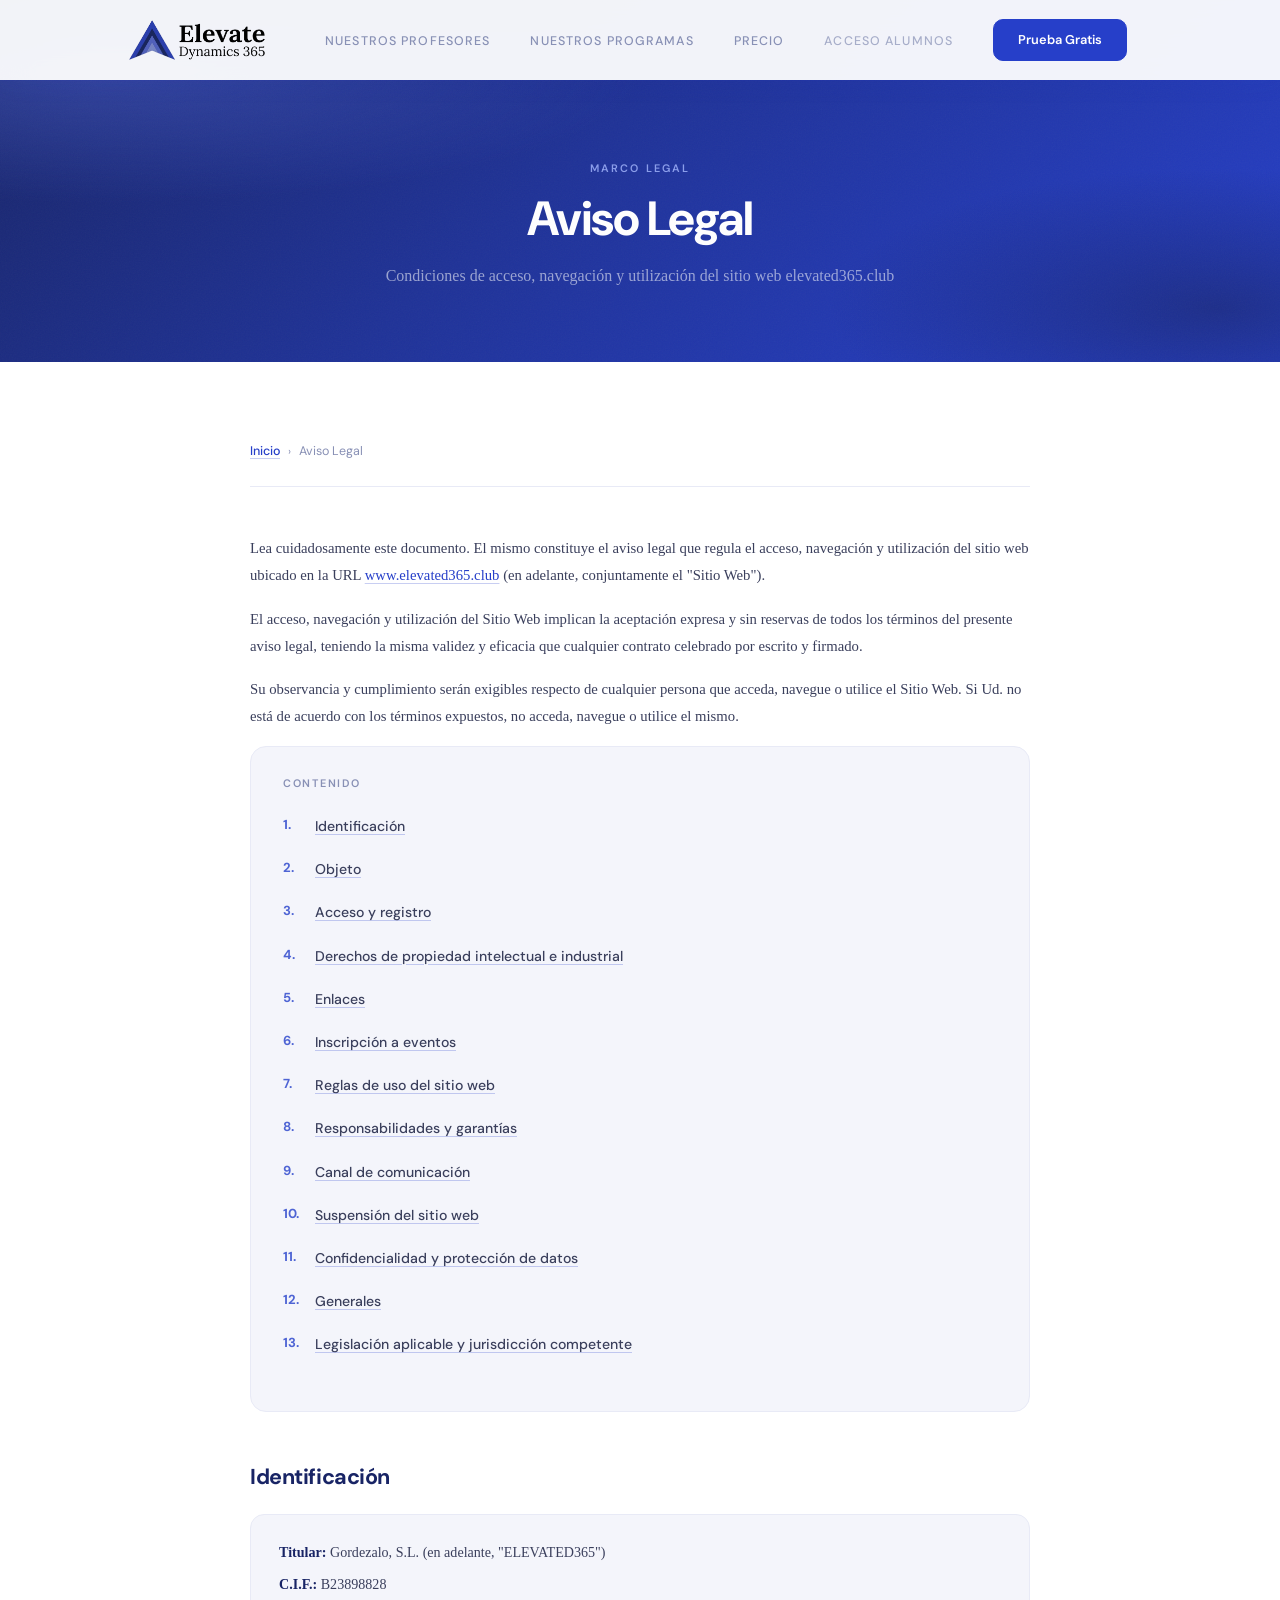
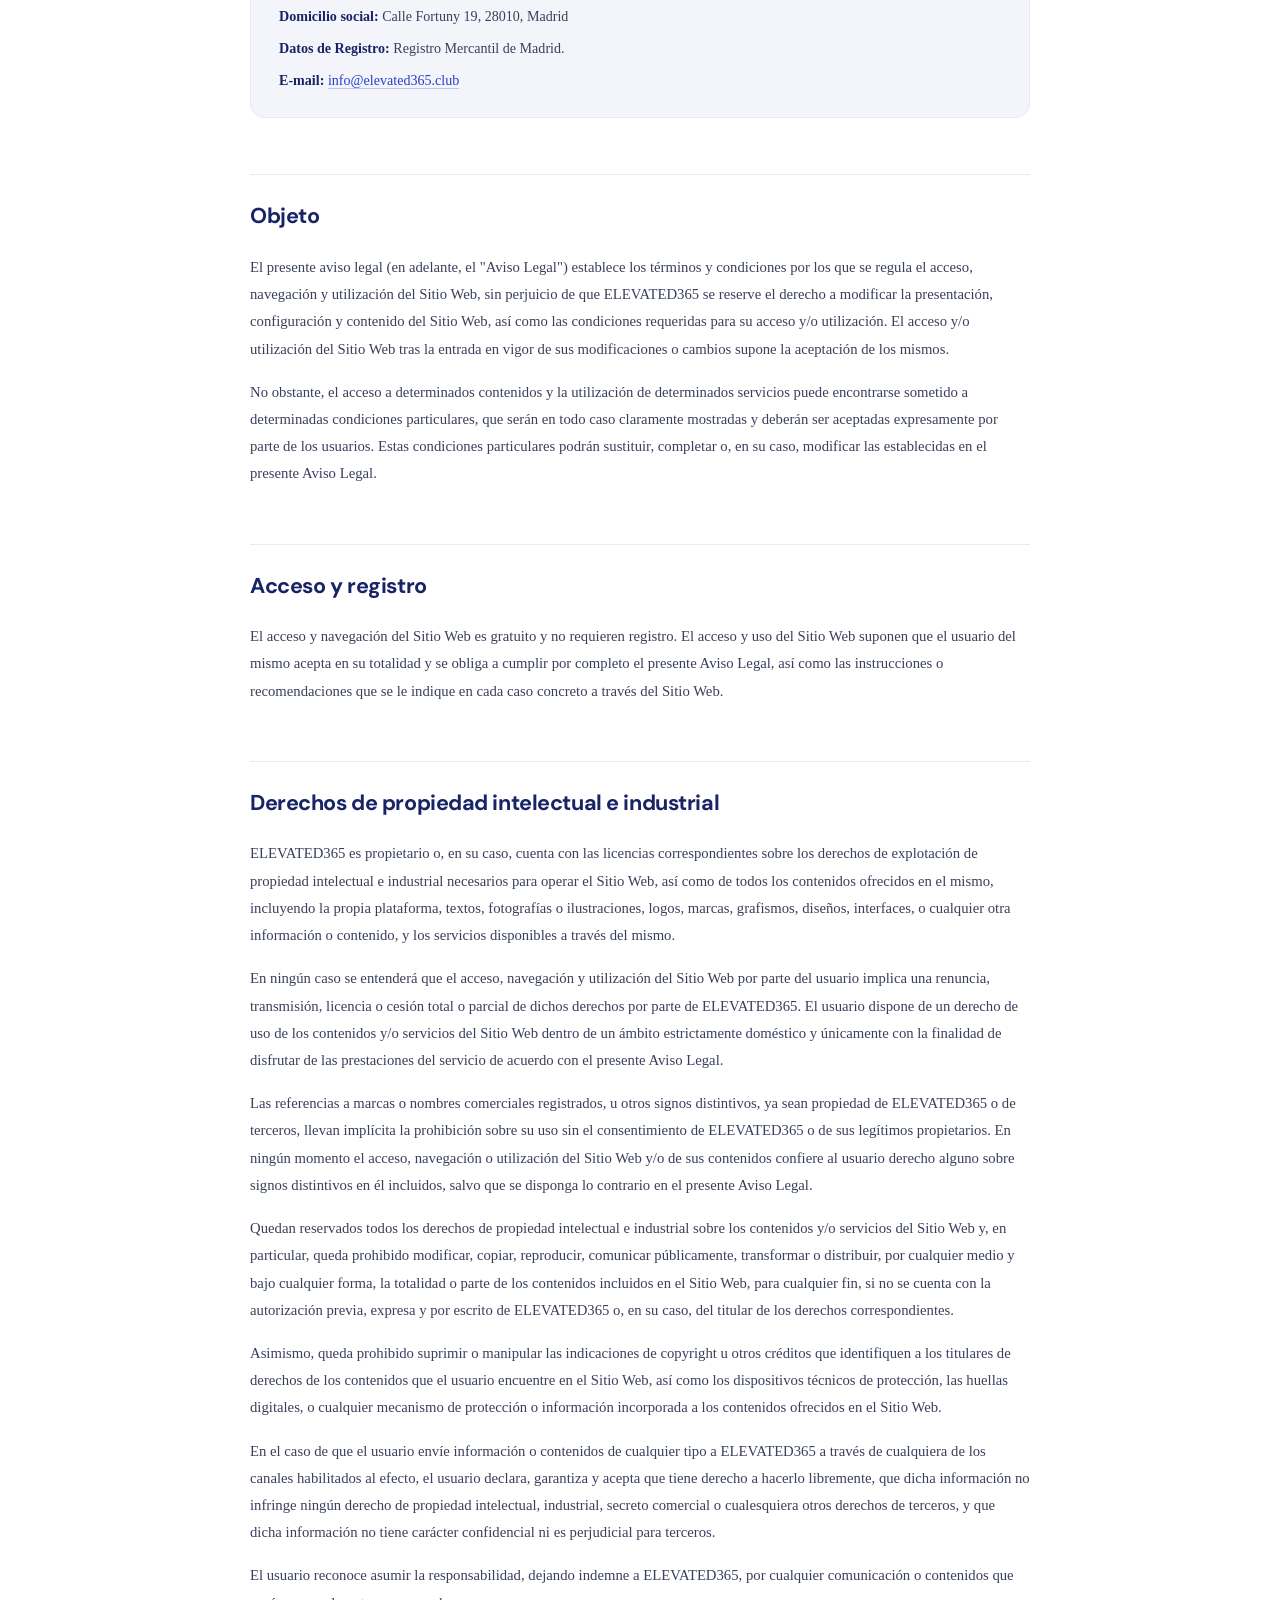
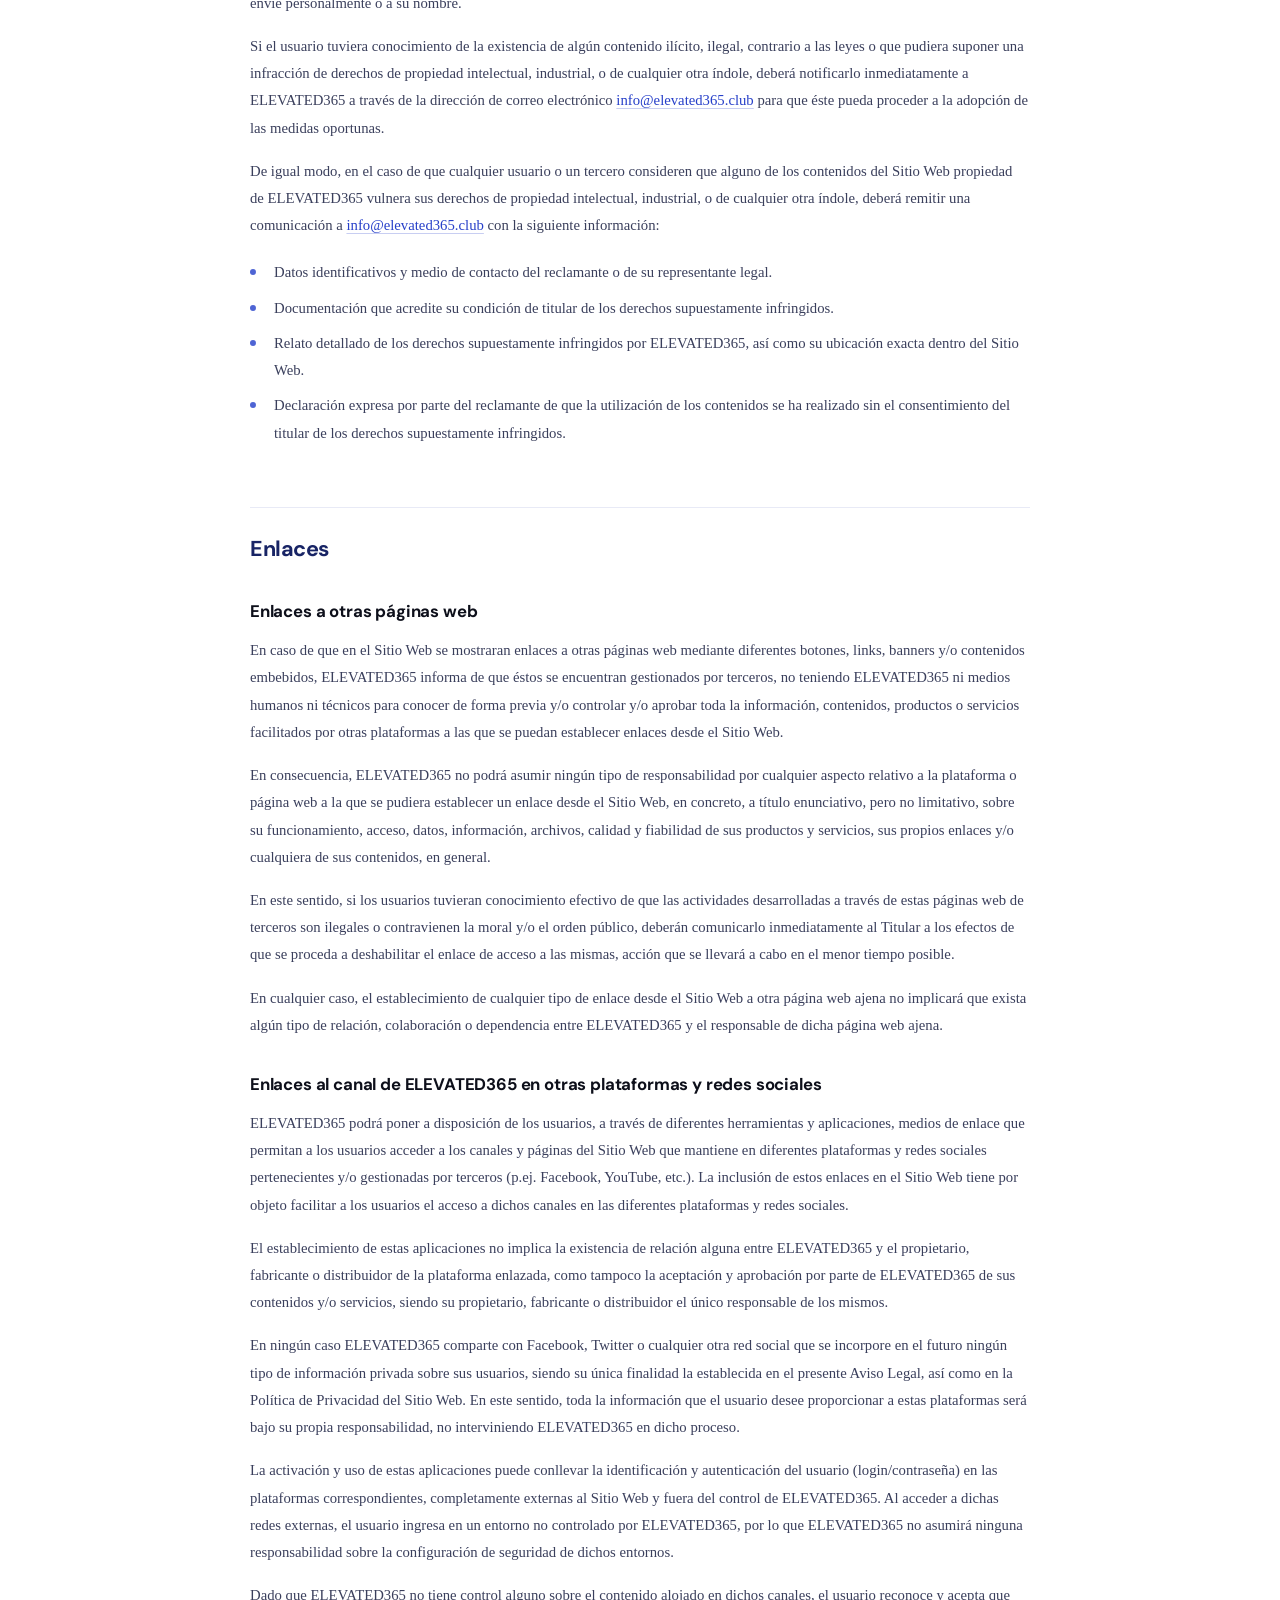
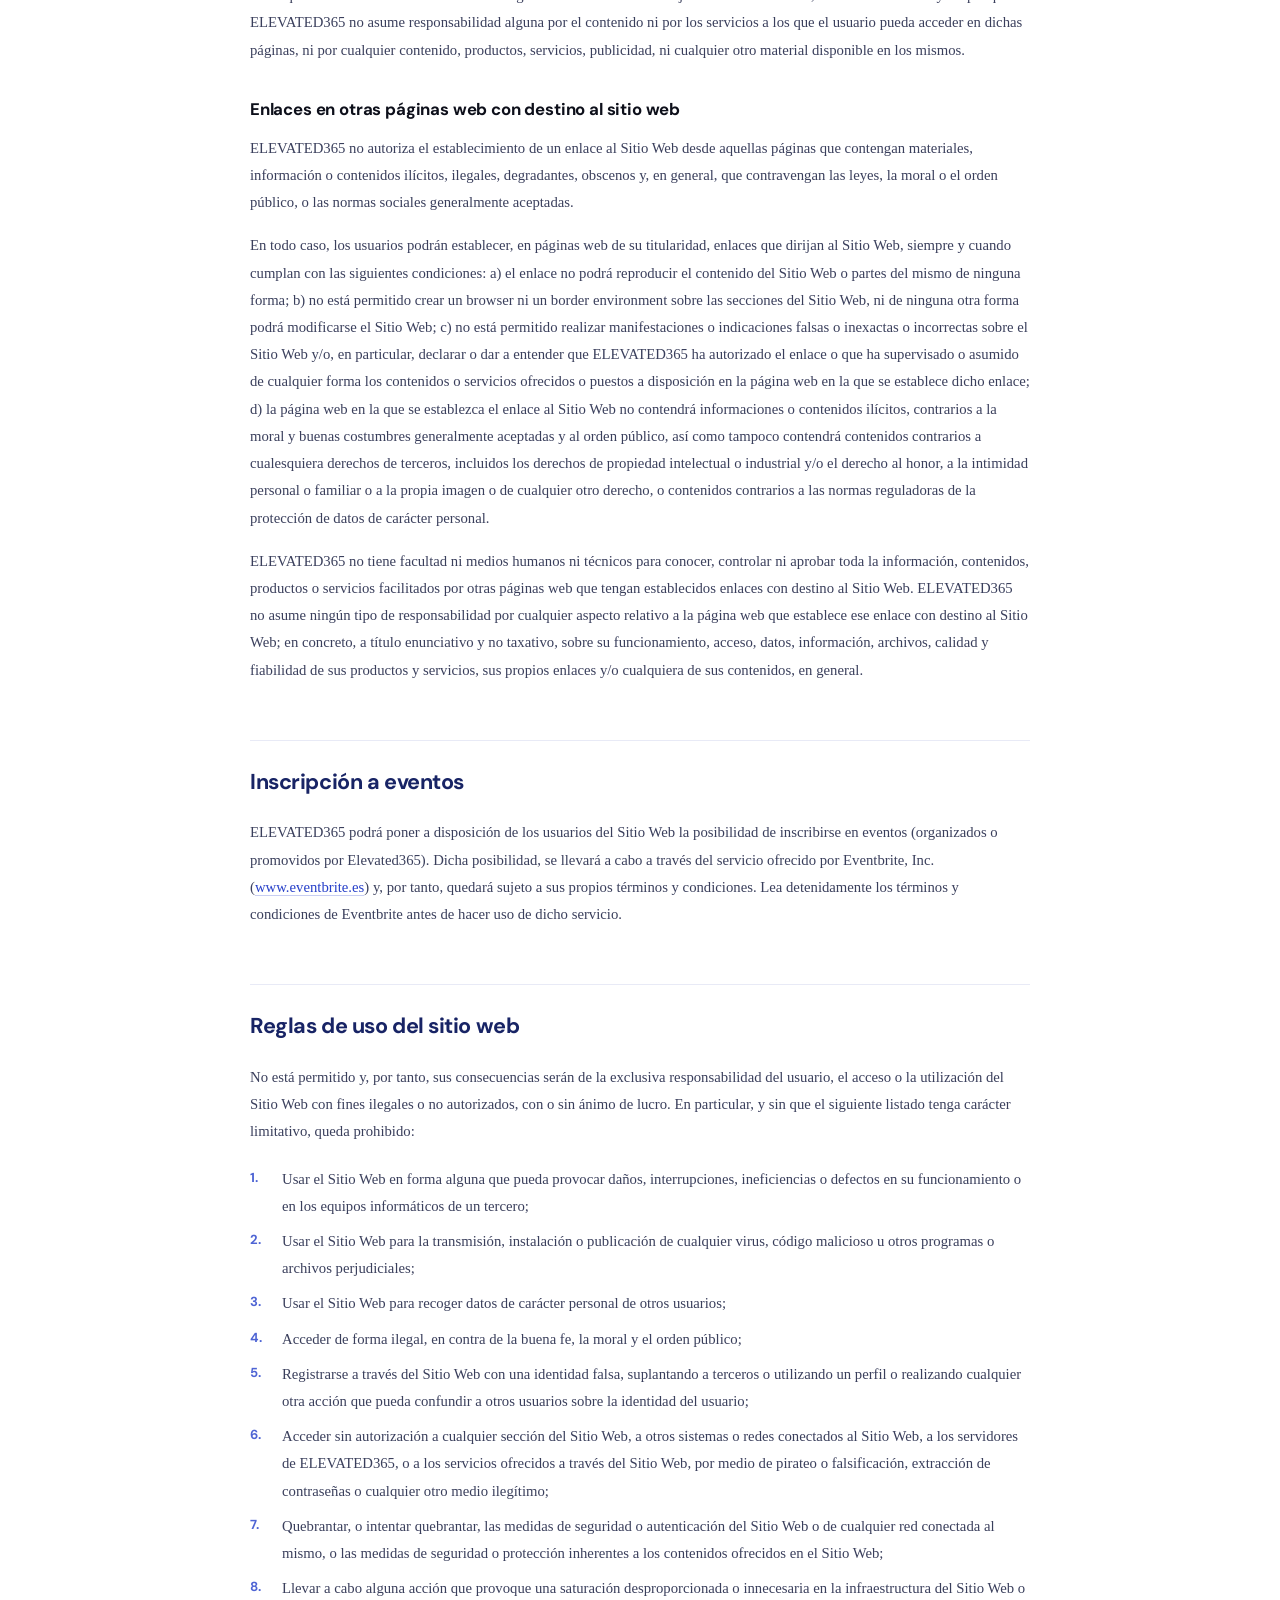
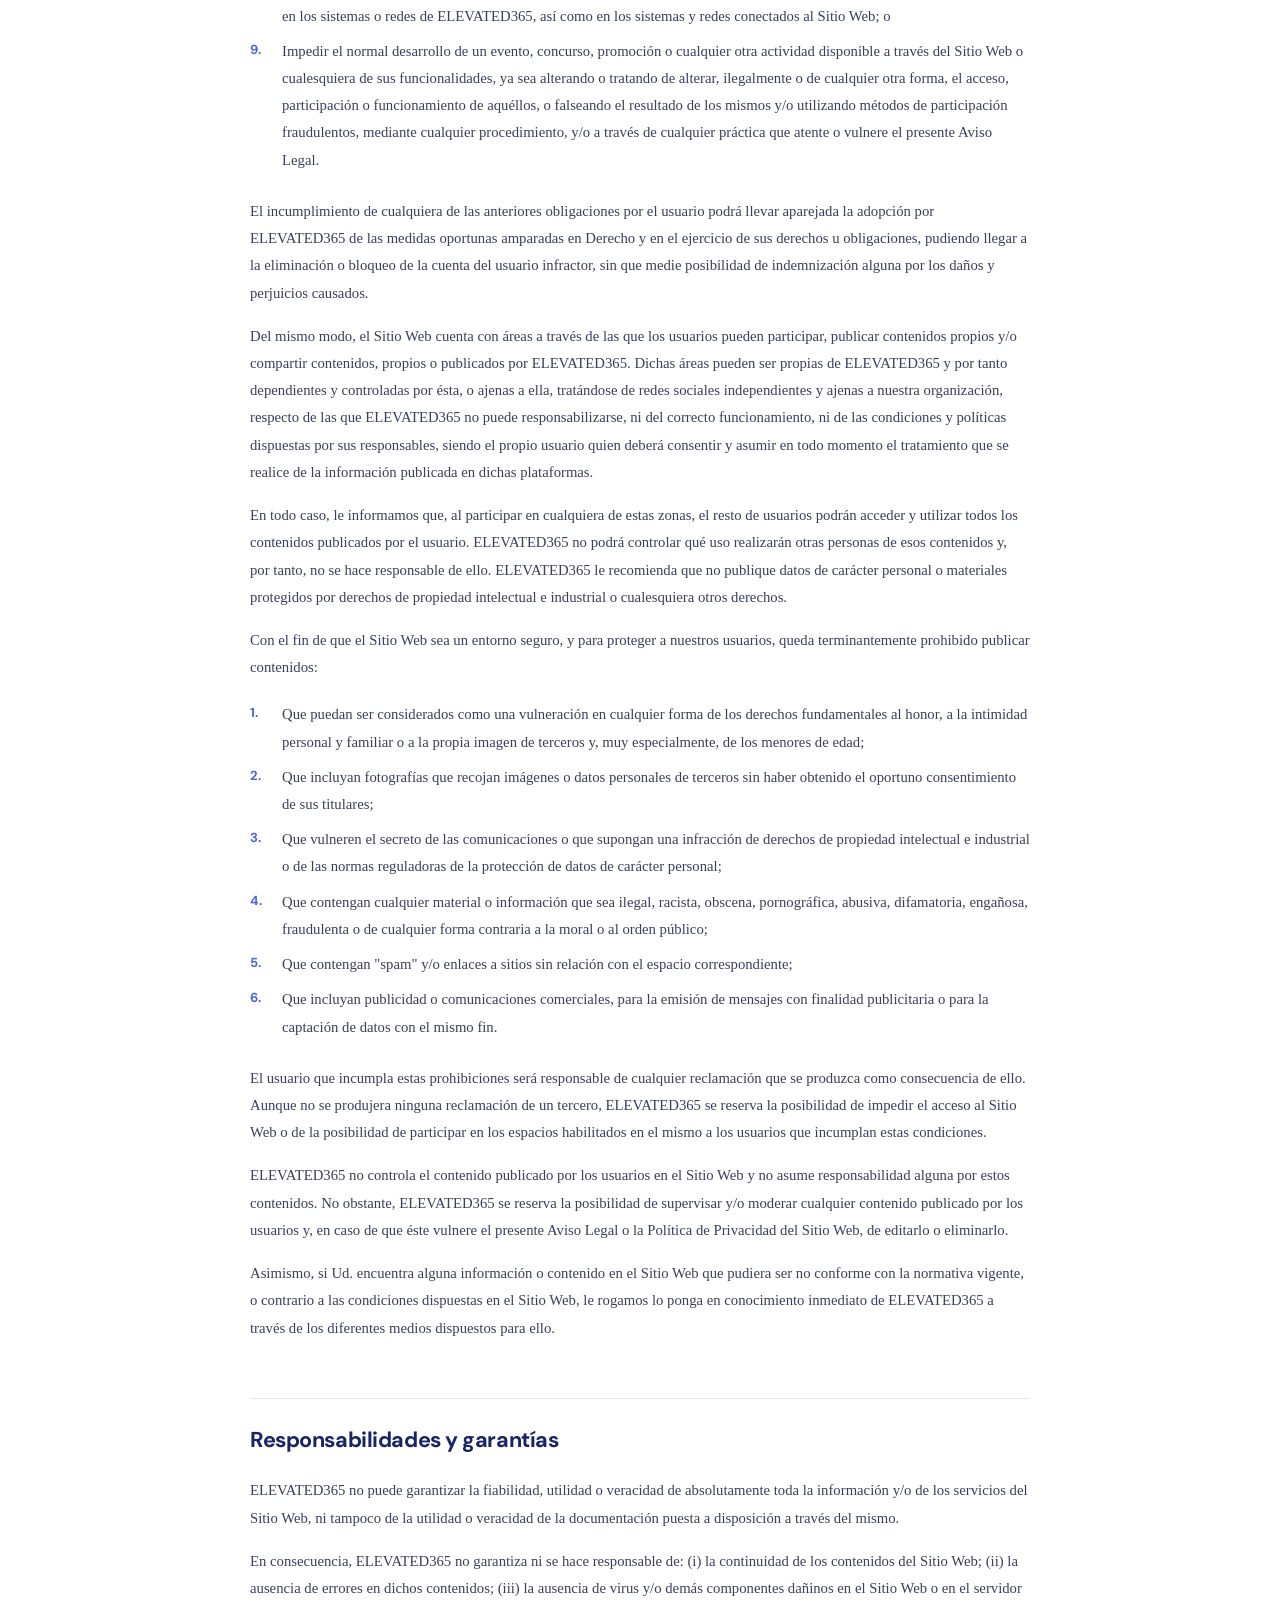
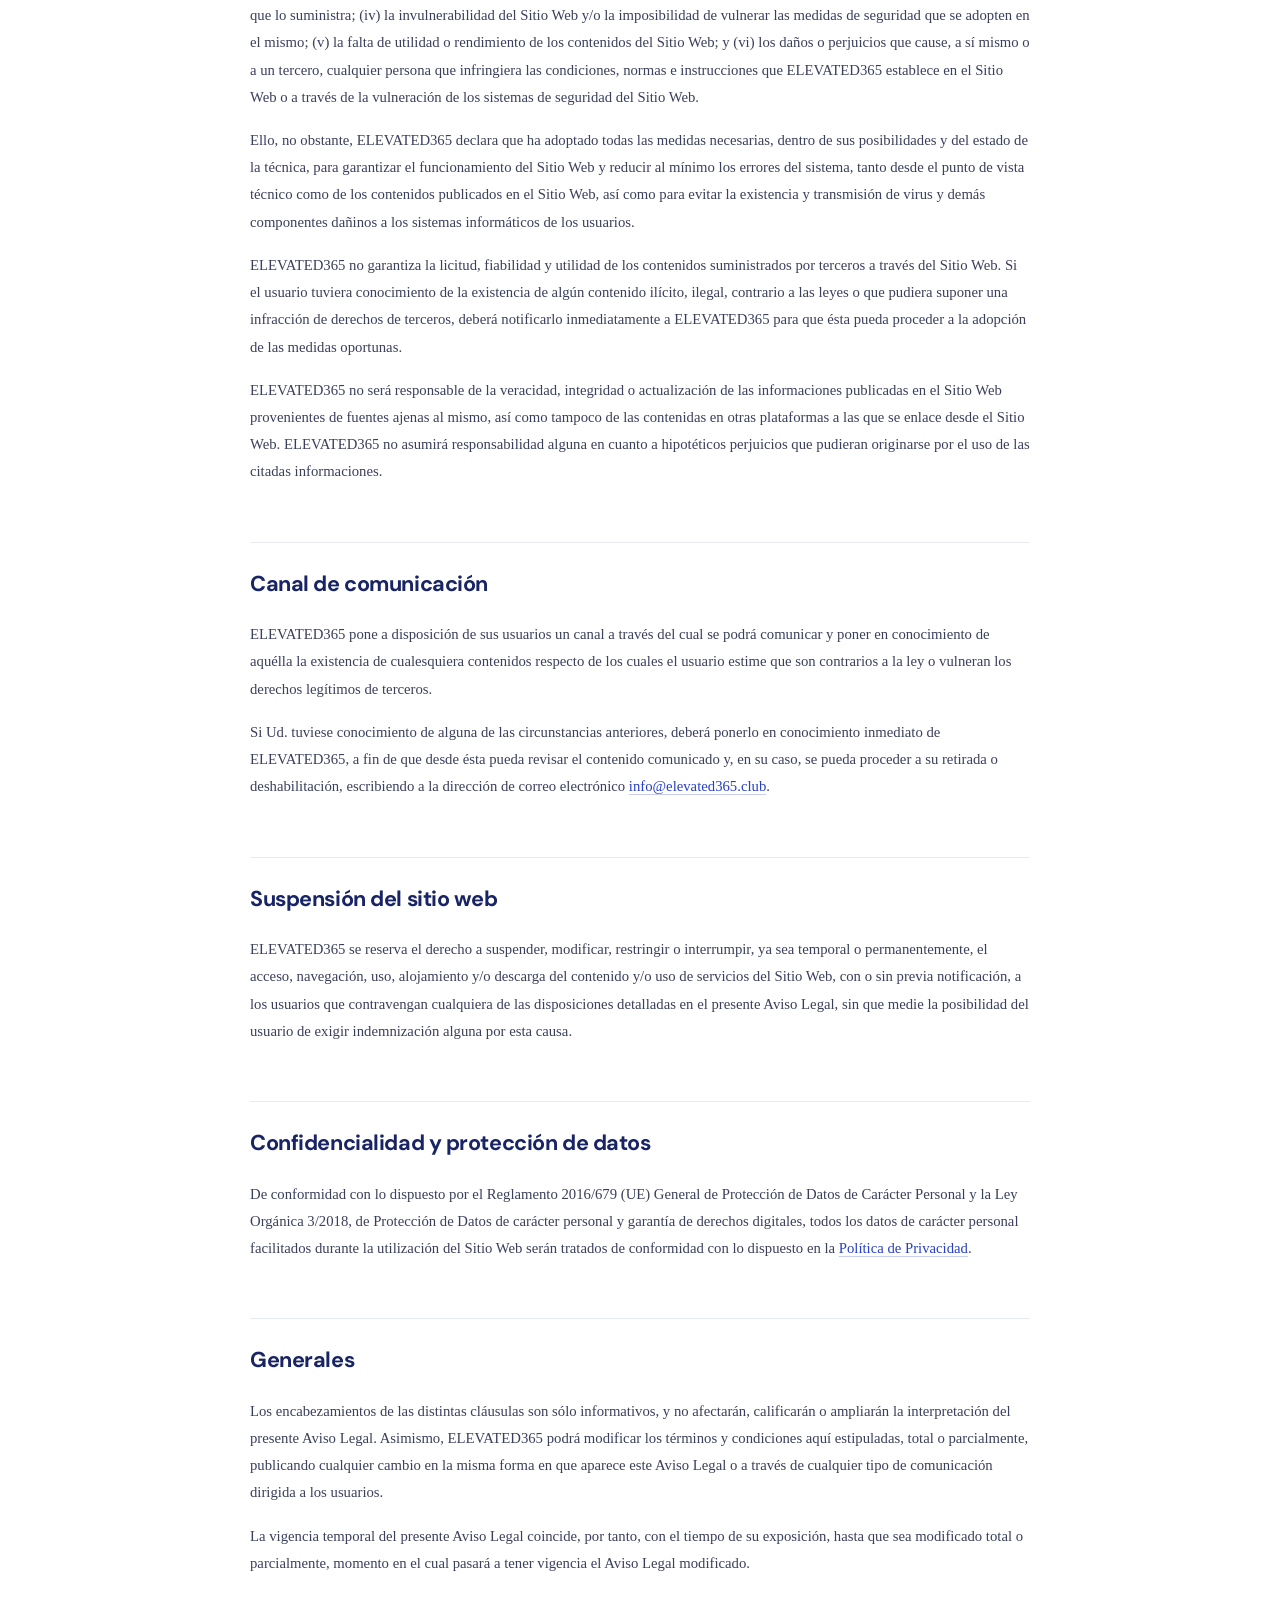
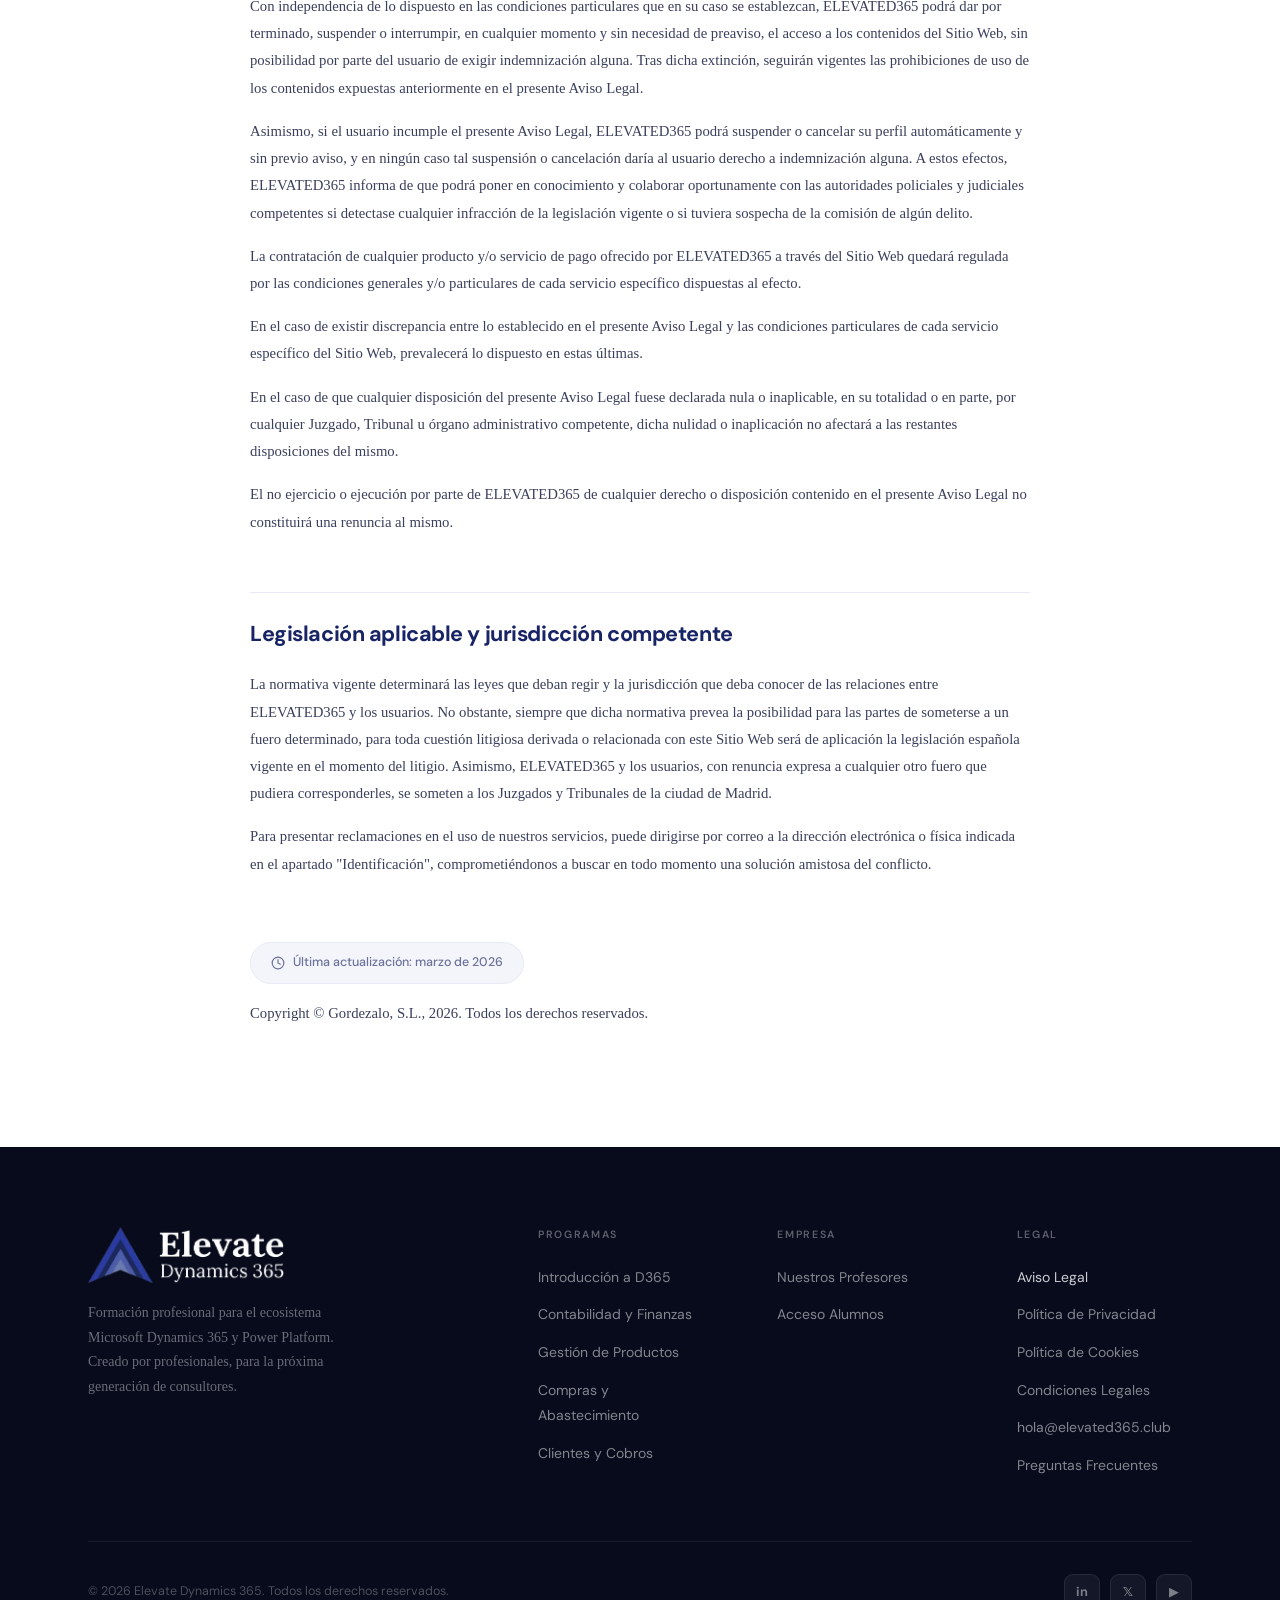
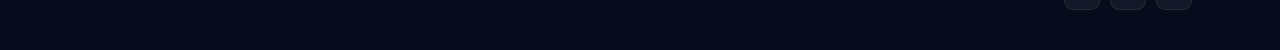
==== commit 8e3e39fd: "Fix aviso legal: remove TOC leading zeros, placeholder data, and phone field Co-Authored-By: Claude " ====
--- a/aviso-legal.html
+++ b/aviso-legal.html
@@ -162,21 +162,18 @@
       color: var(--gray-400); margin-bottom: 16px;
     }
     .legal-toc ol {
-      list-style: none; counter-reset: toc;
+      list-style: decimal;
       display: flex; flex-direction: column; gap: 8px;
-    }
-    .legal-toc ol li { counter-increment: toc; }
+      padding-left: 24px;
+    }
+    .legal-toc ol li {
+      font-family: var(--font-brand); font-size: .68rem; font-weight: 700;
+      color: var(--primary-light);
+    }
     .legal-toc ol li a {
-      display: flex; align-items: center; gap: 10px;
       font-family: var(--font-brand); font-size: .88rem; font-weight: 500;
       color: var(--gray-700);
       transition: color .15s ease;
-    }
-    .legal-toc ol li a::before {
-      content: counter(toc, decimal-leading-zero);
-      font-family: var(--font-brand); font-size: .68rem; font-weight: 700;
-      color: var(--primary-light);
-      min-width: 22px;
     }
     .legal-toc ol li a:hover { color: var(--primary); }
 
@@ -423,9 +420,8 @@
         <p><strong>Titular:</strong> Gordezalo, S.L. (en adelante, "ELEVATED365")</p>
         <p><strong>C.I.F.:</strong> B23898828</p>
         <p><strong>Domicilio social:</strong> Calle Fortuny 19, 28010, Madrid</p>
-        <p><strong>Datos de Registro:</strong> Registro Mercantil de Madrid. [DATOS REGISTRALES]</p>
+        <p><strong>Datos de Registro:</strong> Registro Mercantil de Madrid.</p>
         <p><strong>E-mail:</strong> <a href="mailto:info@elevated365.club">info@elevated365.club</a></p>
-        <p><strong>Teléfono:</strong> [TELÉFONO DE CONTACTO]</p>
       </div>
 
       <!-- 2. OBJETO -->
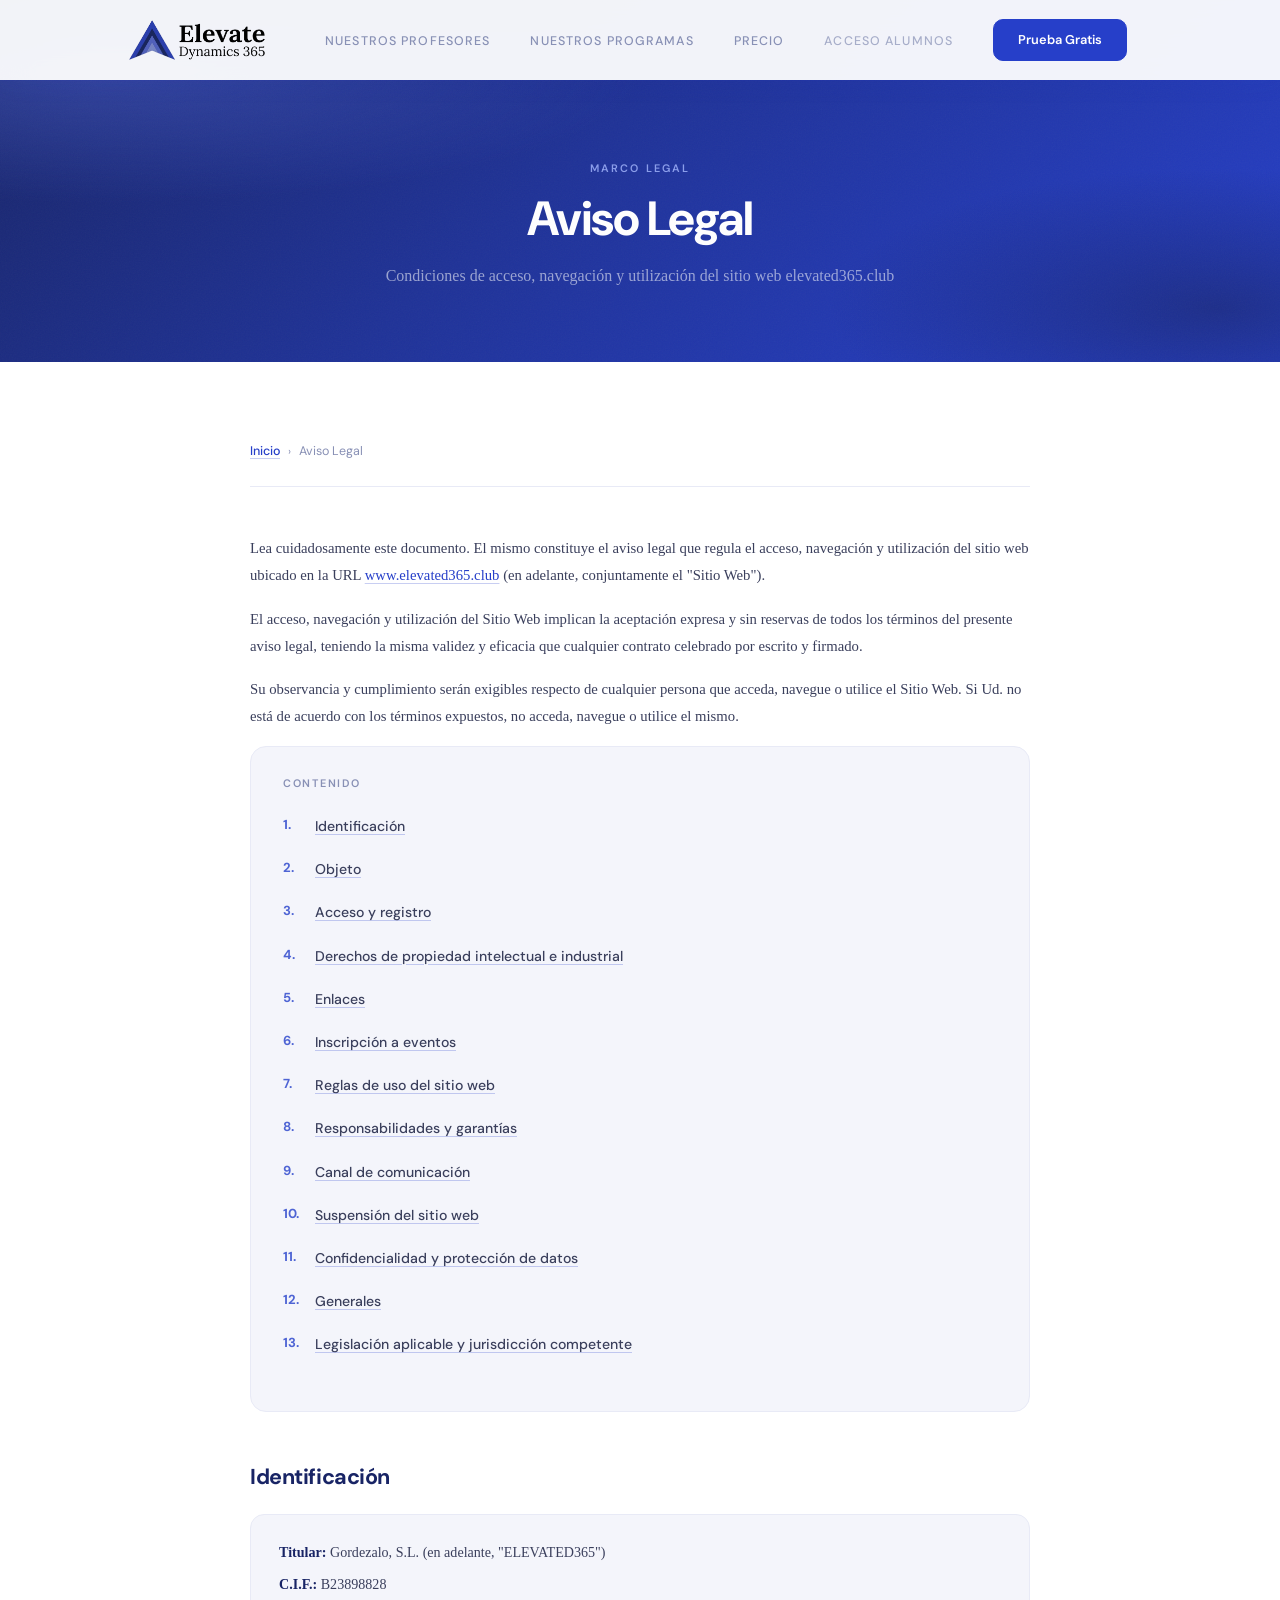
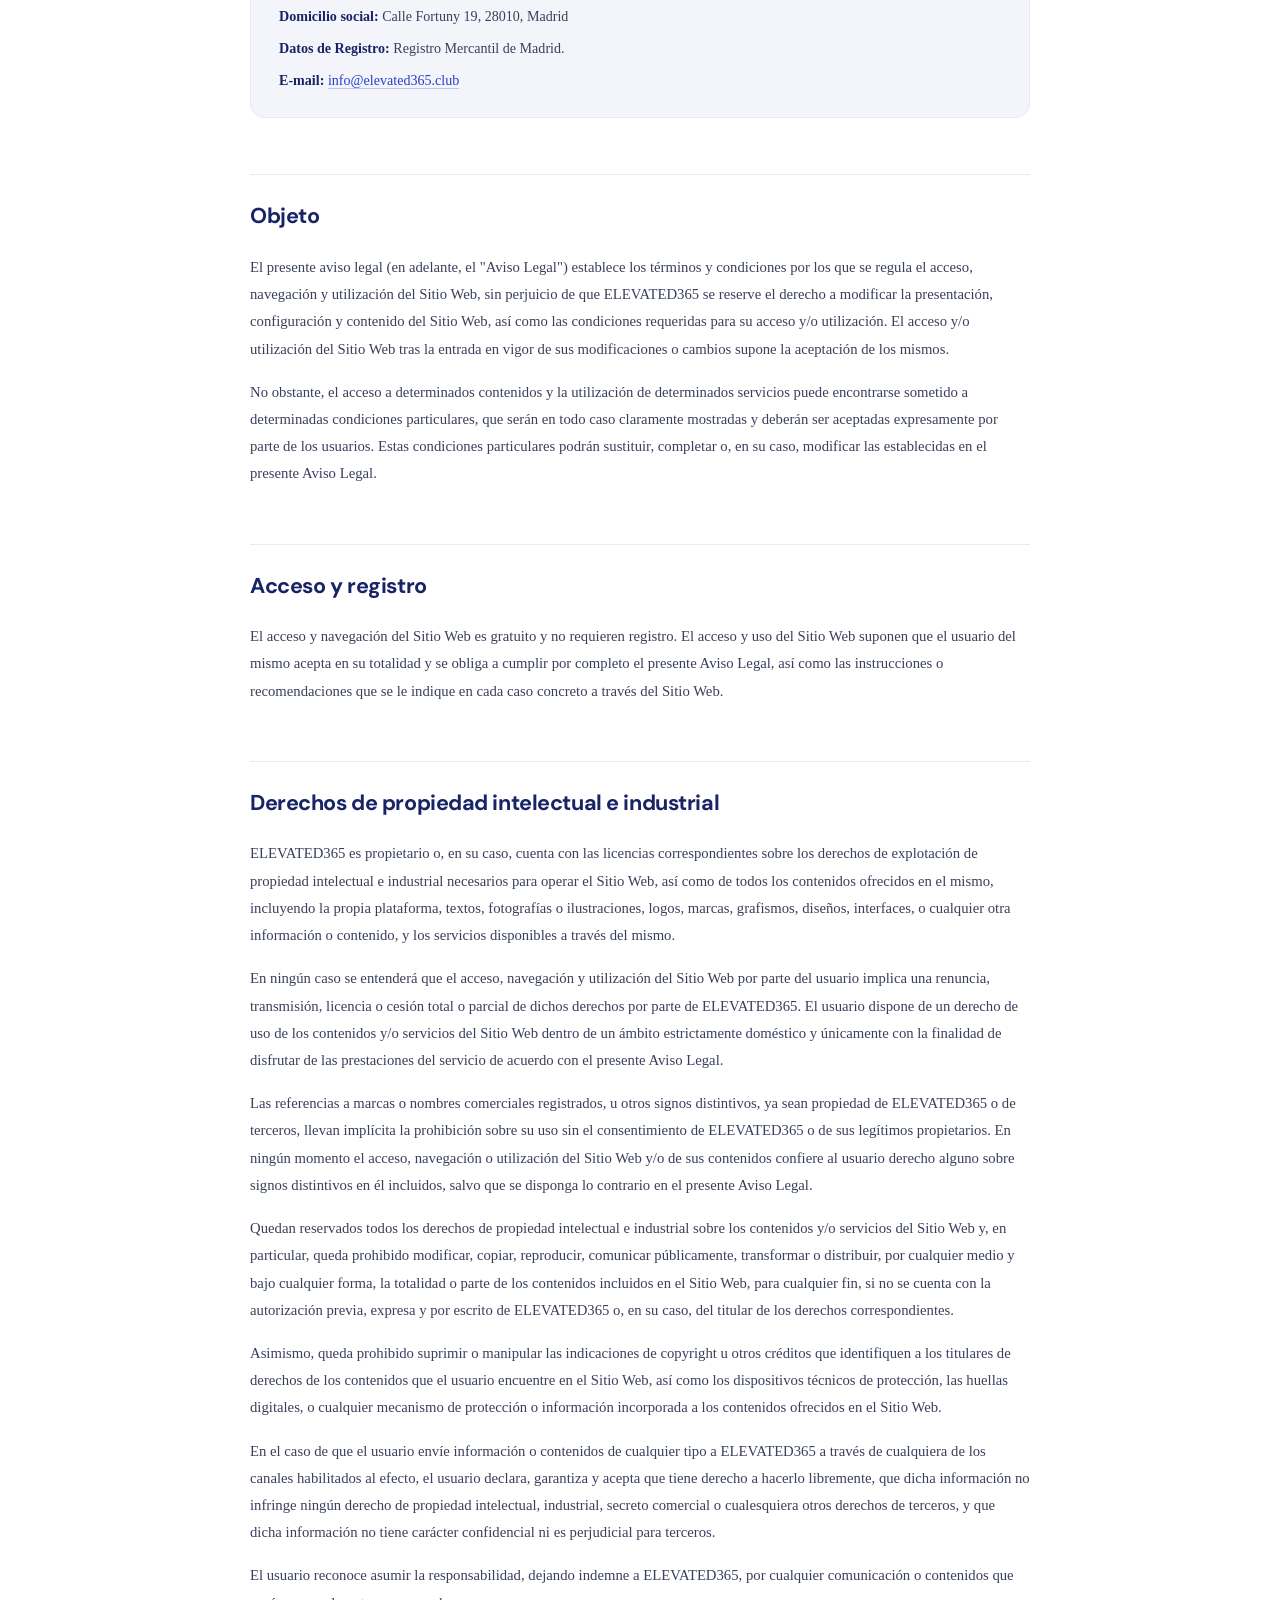
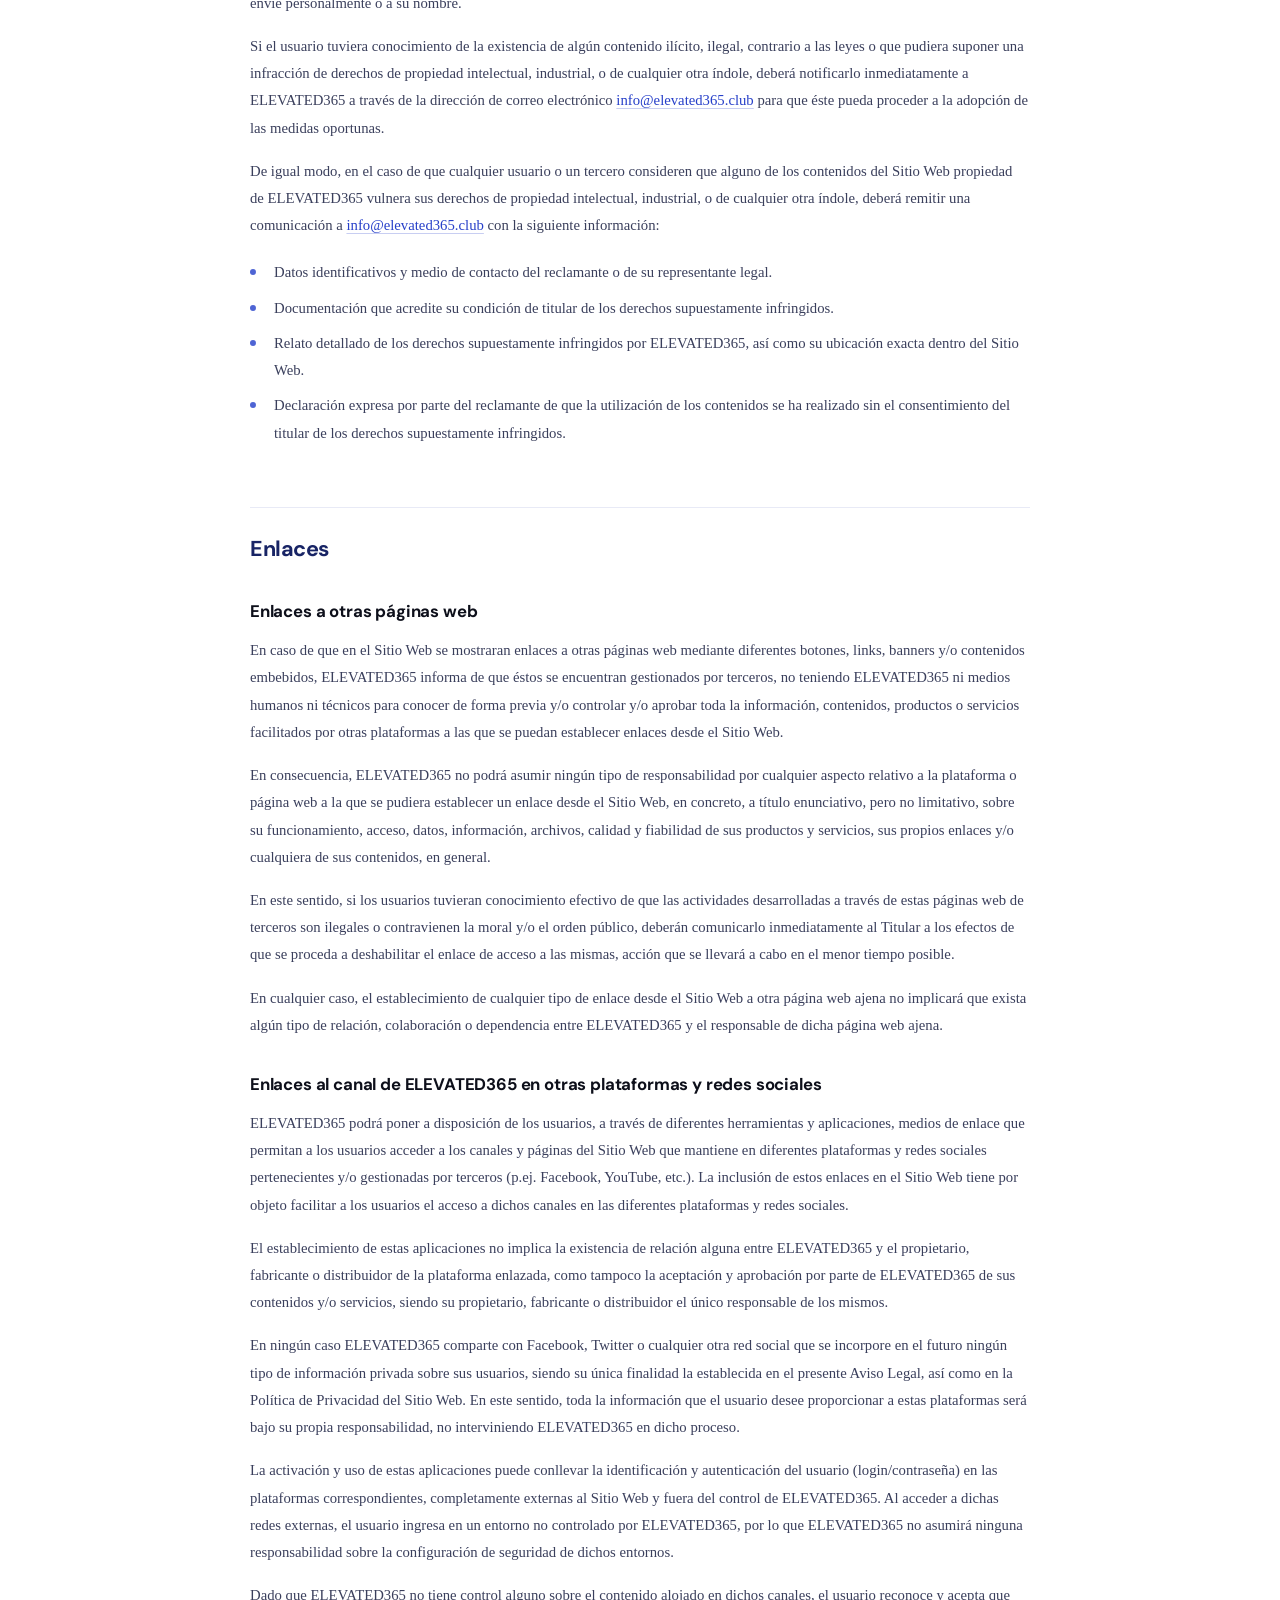
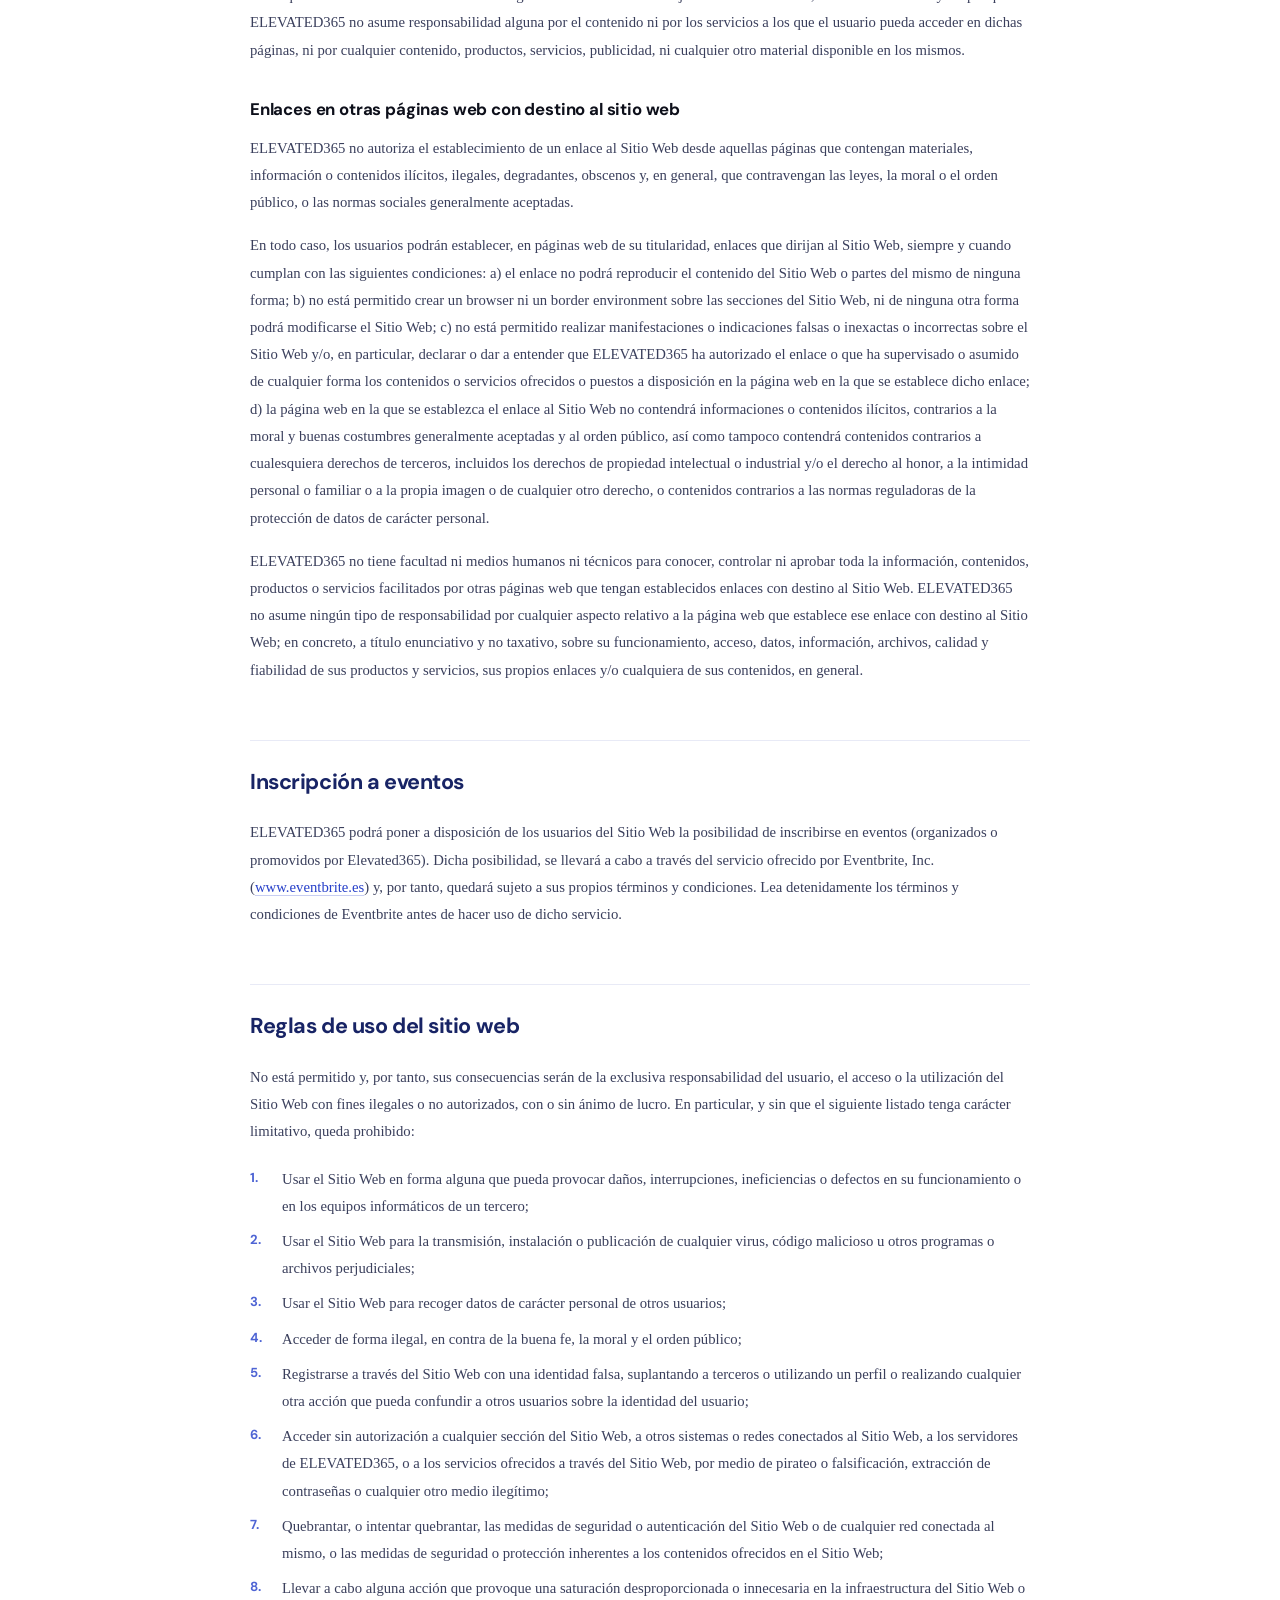
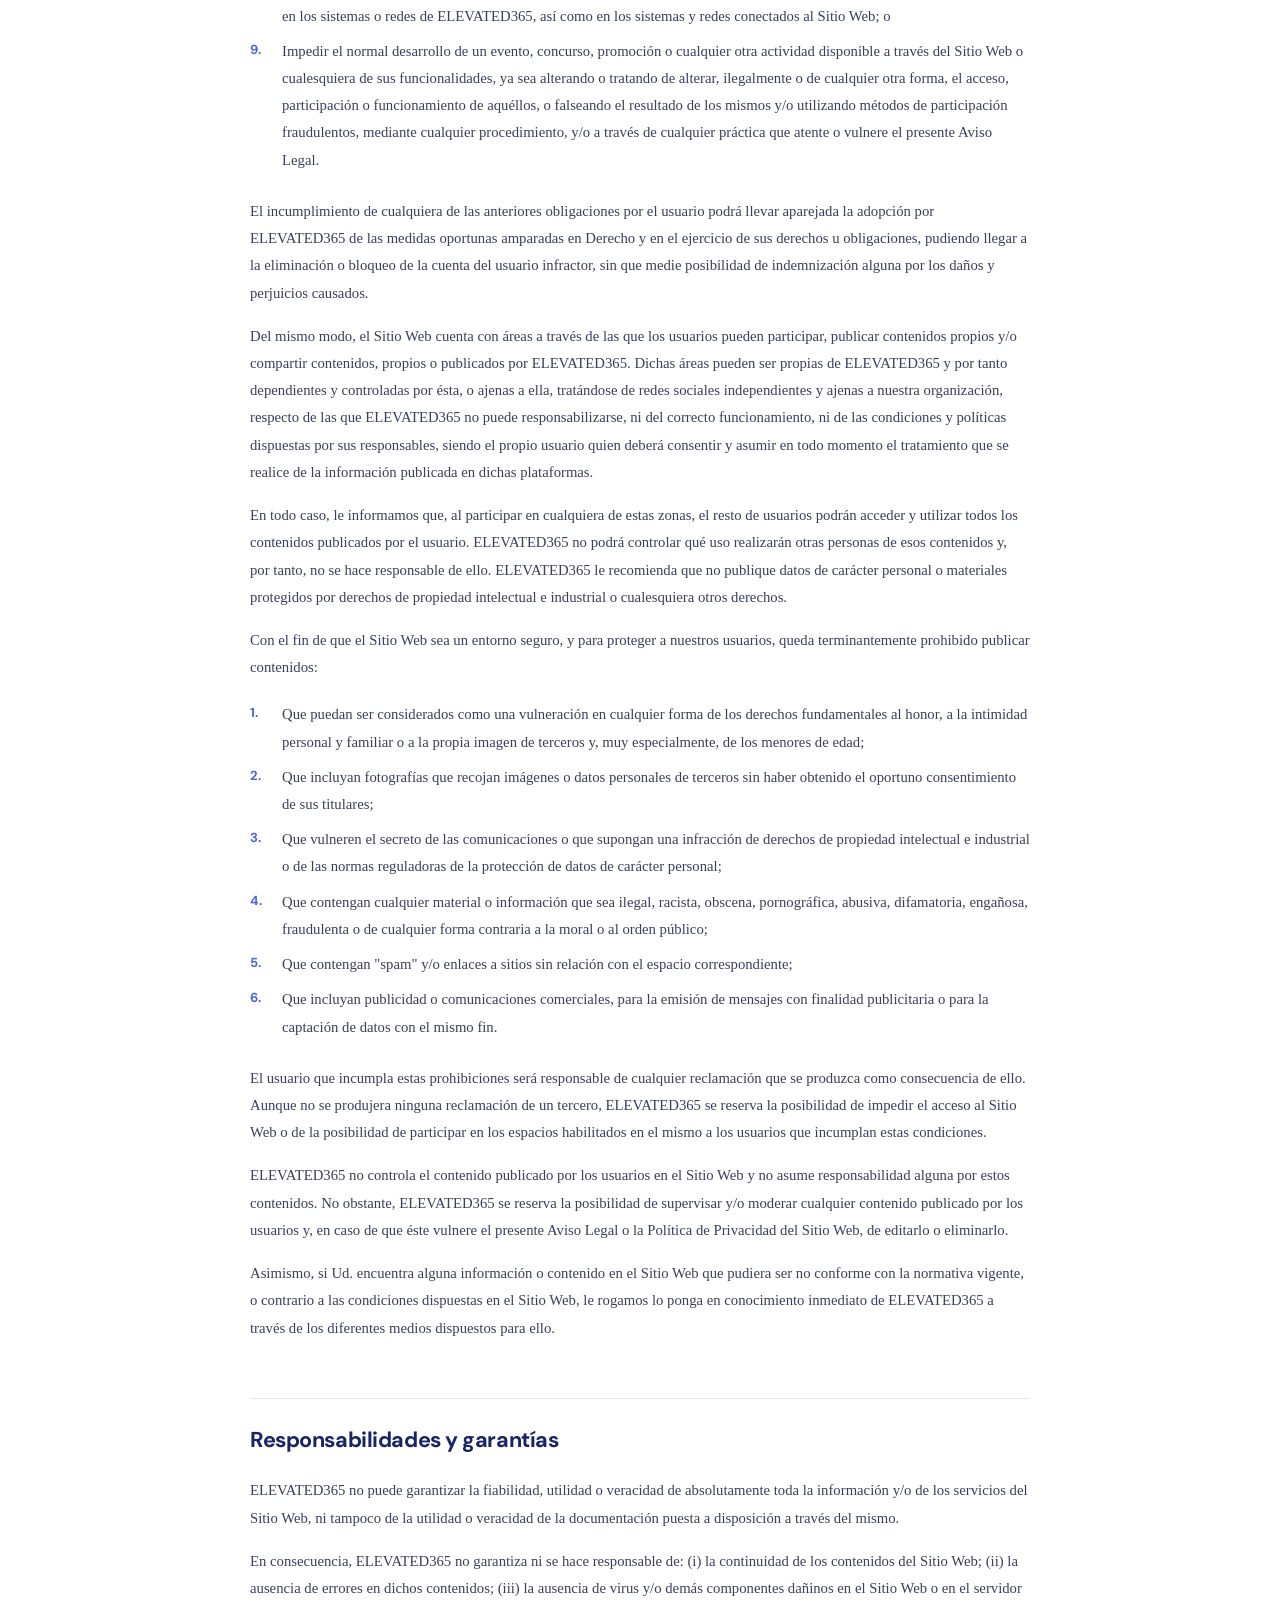
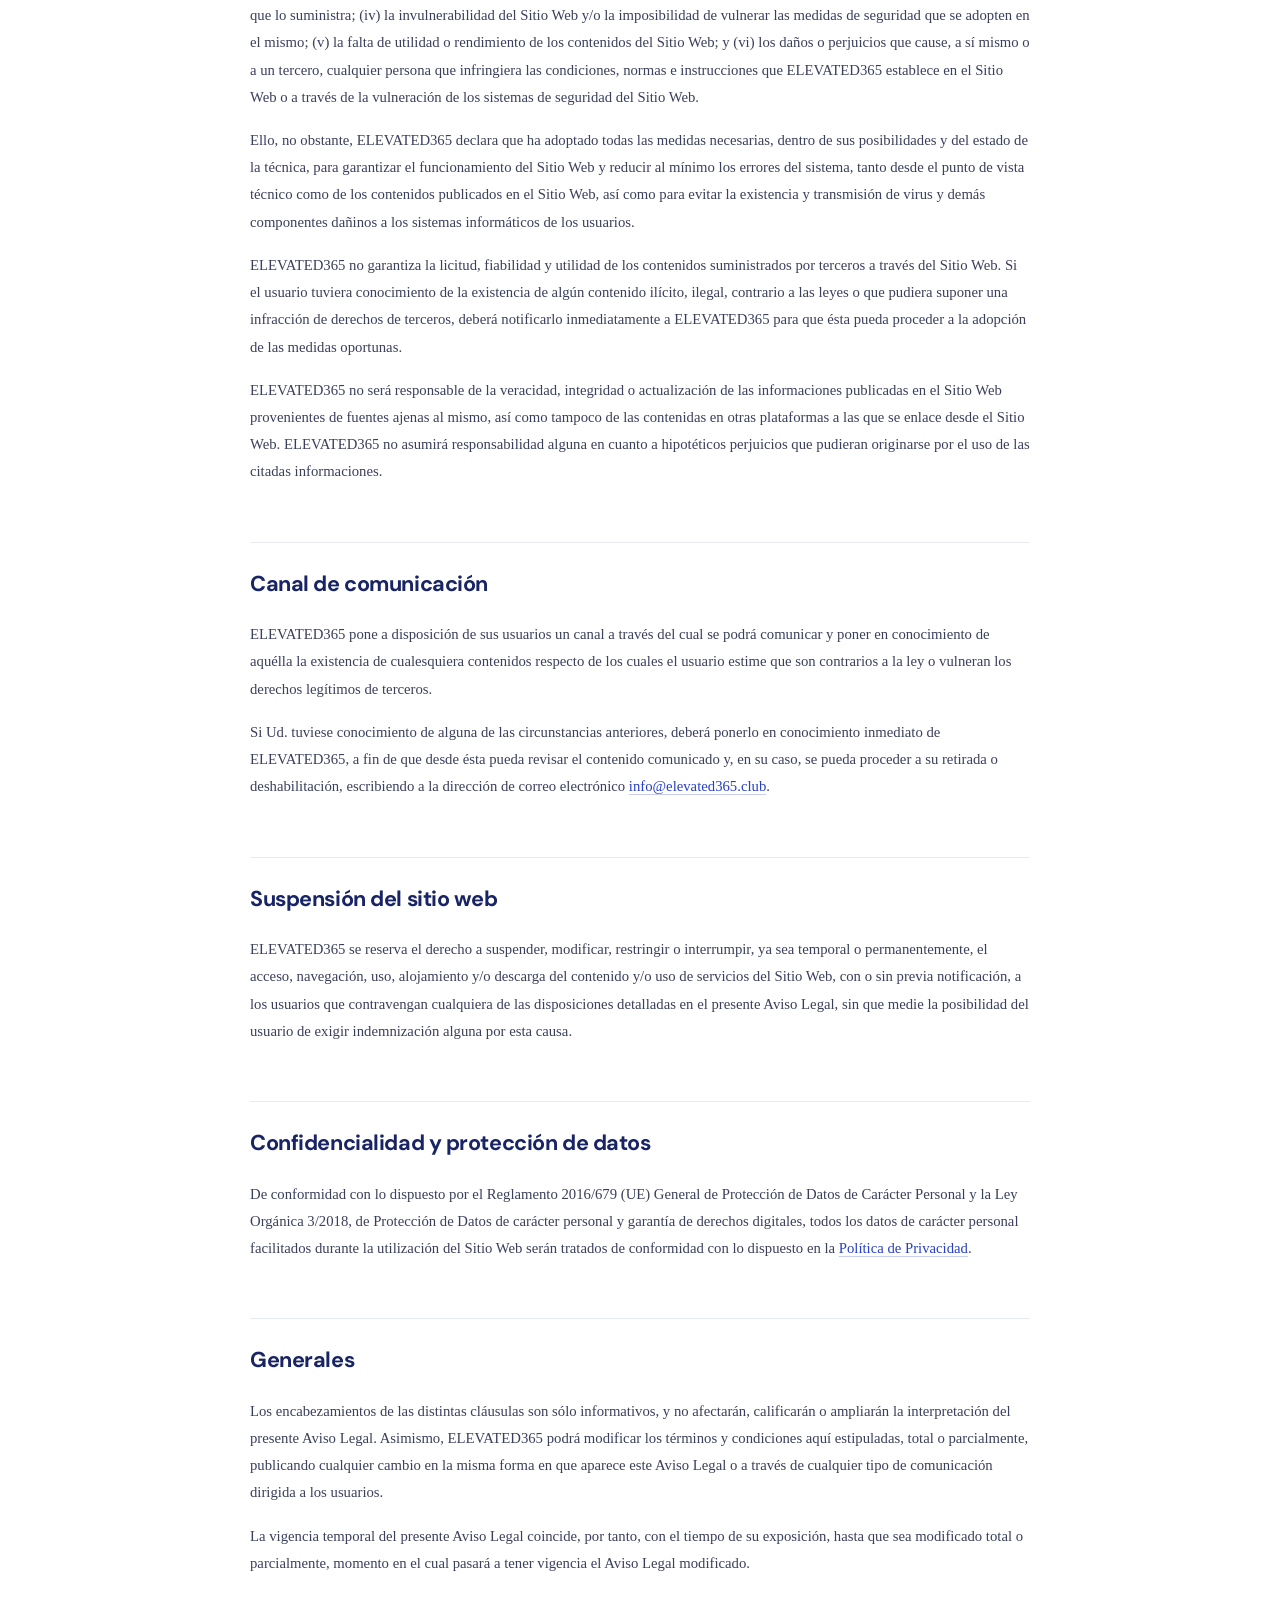
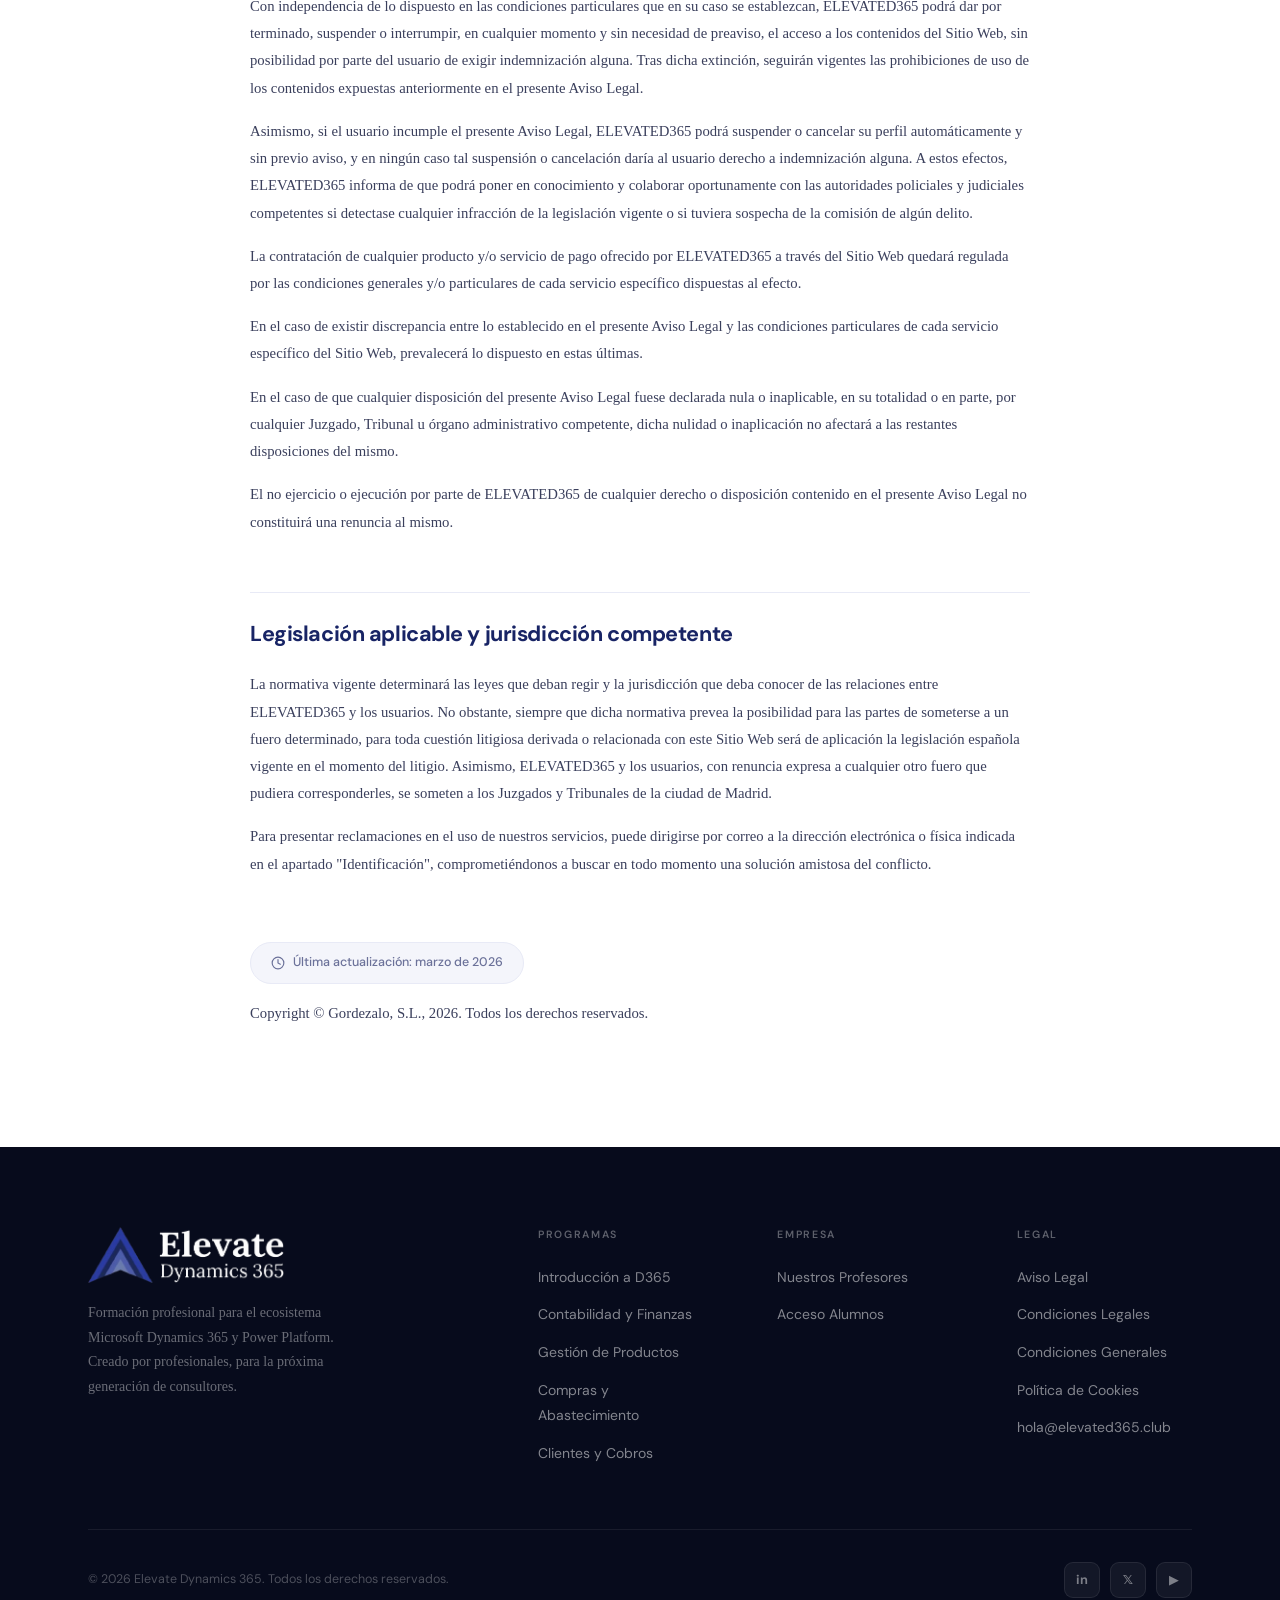
==== commit 73c4bcea: "Unify footer across all pages with consistent legal links Co-Authored-By: Claude Opus 4.6 (1M contex" ====
--- a/aviso-legal.html
+++ b/aviso-legal.html
@@ -582,12 +582,11 @@
       <div class="footer-col">
         <h4>Legal</h4>
         <ul>
-          <li><a href="/aviso-legal" style="color:rgba(255,255,255,.8);">Aviso Legal</a></li>
-          <li><a href="/politica-privacidad">Política de Privacidad</a></li>
-          <li><a href="/politica-cookies">Política de Cookies</a></li>
-          <li><a href="/condiciones-legales">Condiciones Legales</a></li>
+          <li><a href="/aviso-legal.html">Aviso Legal</a></li>
+          <li><a href="/condiciones-legales.html">Condiciones Legales</a></li>
+          <li><a href="/condiciones-generales-contratacion.html">Condiciones Generales</a></li>
+          <li><a href="/politica-de-cookies.html">Política de Cookies</a></li>
           <li><a href="mailto:hola@elevated365.club">hola@elevated365.club</a></li>
-          <li><a href="/#faq">Preguntas Frecuentes</a></li>
         </ul>
       </div>
     </div>
